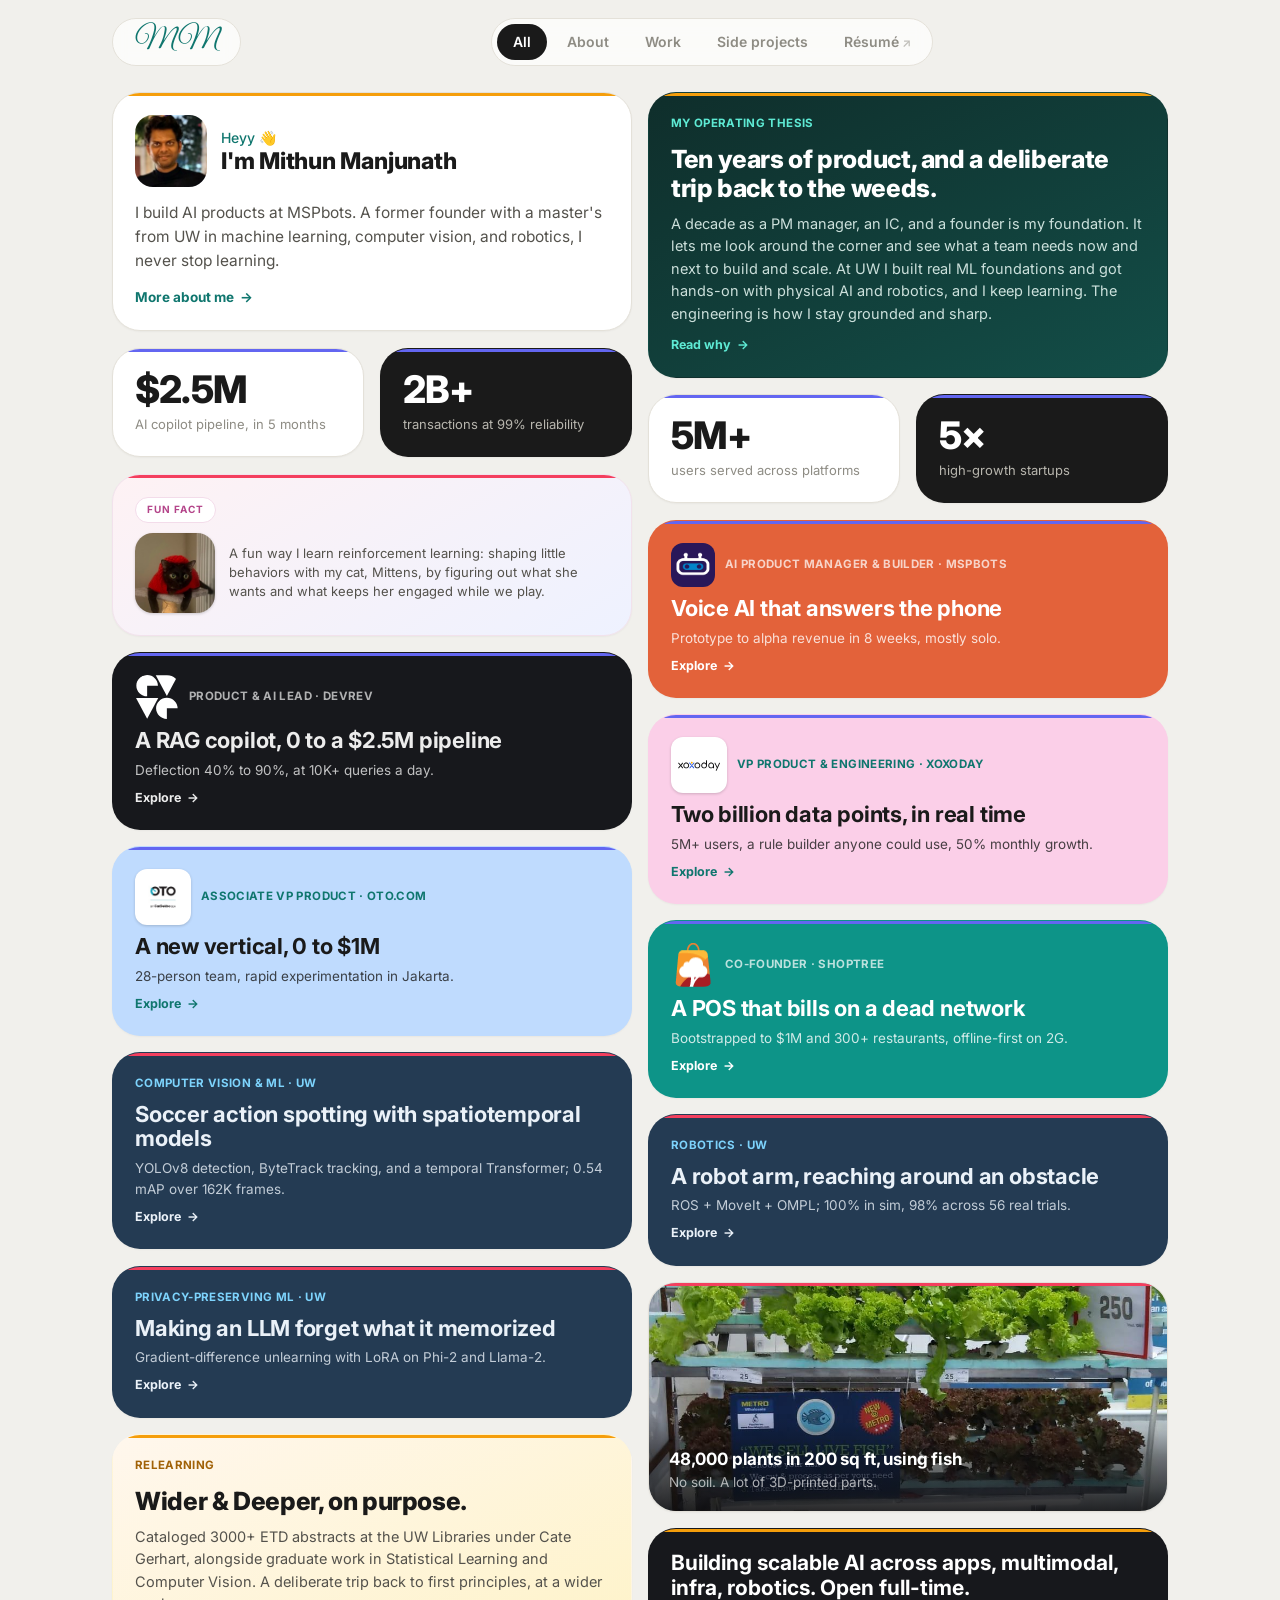
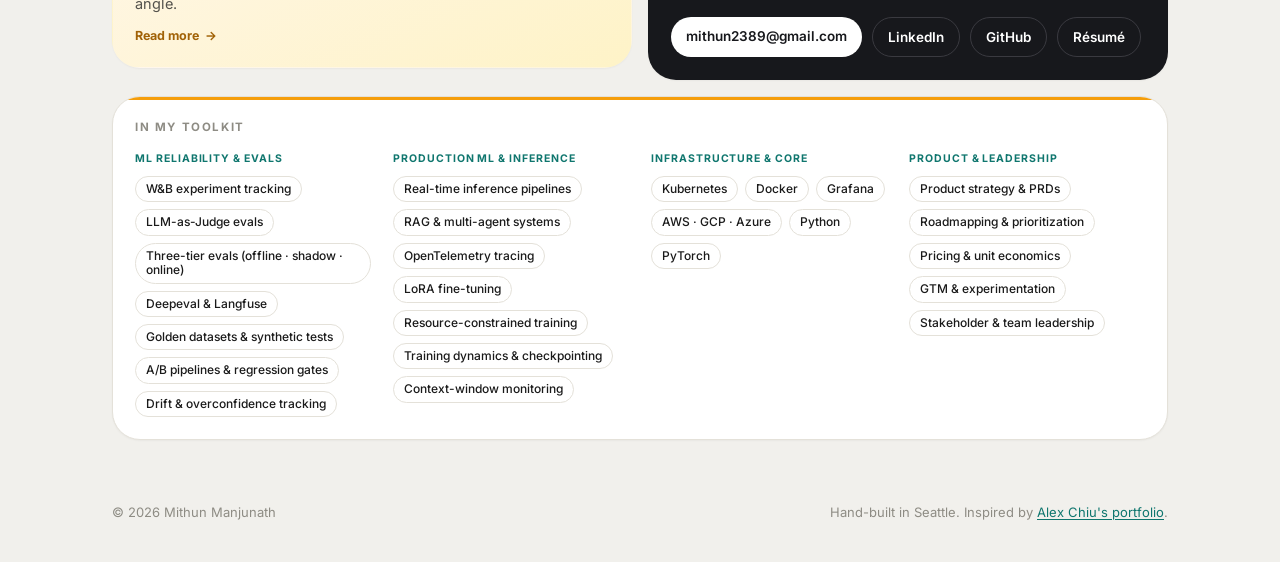
==== index.html @ 67ad26db "Relearning card: sync title to 'Wider & Deeper, on purpose'" ====
<!DOCTYPE html>
<html lang="en">
<head>
<meta charset="UTF-8">
<meta name="viewport" content="width=device-width, initial-scale=1.0">
<title>Mithun Manjunath, AI Product Manager & Builder</title>
<meta name="description" content="Mithun Manjunath. Engineer who builds products and businesses from the ground up. AI products from prototype to production: voice agents, RAG, evals; plus computer vision, robotics, and privacy-preserving ML.">
<meta property="og:title" content="Mithun Manjunath, AI Product Manager & Builder">
<meta property="og:description" content="I build AI products, then figure out how they earn their keep.">
<meta property="og:type" content="website">
<link rel="preconnect" href="https://fonts.googleapis.com">
<link rel="preconnect" href="https://fonts.gstatic.com" crossorigin>
<link href="https://fonts.googleapis.com/css2?family=Inter:wght@400;500;600;700;800;900&family=Great+Vibes&display=swap" rel="stylesheet">
<link rel="stylesheet" href="styles.css">
<link rel="icon" href="data:image/svg+xml,<svg xmlns='http://www.w3.org/2000/svg' viewBox='0 0 100 100'><circle cx='50' cy='50' r='48' fill='%230d9488'/><text x='50' y='71' font-size='62' font-family='Syne,sans-serif' font-weight='800' fill='white' text-anchor='middle'>m</text></svg>">
</head>
<body>

<header class="nav" id="nav">
  <a href="#" class="brand" aria-label="Mithun Manjunath, home"><span class="brand-mono">MM</span></a>
  <nav class="filters" id="filters" role="tablist" aria-label="Filter cards">
    <button class="filter active" data-filter="all">All</button>
    <button class="filter" data-filter="about">About</button>
    <button class="filter" data-filter="work">Work</button>
    <button class="filter" data-filter="play">Side projects</button>
    <a class="filter-link" href="resume/resume-mithun-manjunath.html" target="_blank" rel="noopener">Résumé</a>
  </nav>
</header>

<main class="grid" id="grid">

  <!-- INTRO (about) -->
  <button class="card c-intro s2" data-cat="about" data-modal="m-about">
    <span class="intro-top">
      <img class="avatar" src="assets/img/avatar-head.png" alt="Mithun Manjunath" loading="eager">
      <span class="intro-meta">
        <span class="wave">Heyy 👋</span>
        <span class="intro-name">I'm Mithun Manjunath</span>
      </span>
    </span>
    <span class="intro-body">
      I build AI products at MSPbots. A former founder with a master's from UW in machine learning, computer
      vision, and robotics, I never stop learning.
    </span>
    <span class="intro-open">More about me</span>
  </button>

  <!-- ETHOS (about) - front and center -->
  <button class="card c-ethos s2" data-cat="about" data-modal="m-ethos">
    <span class="proj-eyebrow">My operating thesis</span>
    <span class="ethos-title">Ten years of product, and a deliberate trip back to the weeds.</span>
    <span class="ethos-sub">A decade as a PM manager, an IC, and a founder is my foundation. It lets me look around the corner and see what a team needs now and next to build and scale. At UW I built real ML foundations and got hands-on with physical AI and robotics, and I keep learning. The engineering is how I stay grounded and sharp.</span>
    <span class="proj-open">Read why</span>
  </button>

  <!-- CALLOUT TILES + fun fact -->
  <article class="card c-stat" data-cat="work"><span class="stat-n">$2.5M</span><span class="stat-l">AI copilot pipeline, in 5 months</span></article>
  <article class="card c-stat alt" data-cat="work"><span class="stat-n">2B+</span><span class="stat-l">transactions at 99% reliability</span></article>
  <article class="card c-stat" data-cat="work"><span class="stat-n">5M+</span><span class="stat-l">users served across platforms</span></article>
  <article class="card c-stat alt" data-cat="work"><span class="stat-n">5&times;</span><span class="stat-l">high-growth startups</span></article>
  <article class="card c-funfact s2" data-cat="play">
    <span class="funfact-badge">Fun fact</span>
    <span class="funfact-body">
      <img class="funfact-pic" src="assets/img/budri.jpeg" alt="Budri, my cat" loading="lazy">

      <span class="funfact-text">A fun way I learn reinforcement learning: shaping little behaviors with my cat, Mittens, by figuring out what she wants and what keeps her engaged while we play.</span>
    </span>
  </article>

  <!-- WORK CARDS (uniform, dated, ordered recent to founding) -->
  <button class="card c-project s2 accent-orange" data-cat="work" data-modal="m-mspbots">
    <span class="co-row"><img class="co-logo sm" src="assets/img/logos/mspbots.webp" alt="MSPbots logo"><span class="proj-eyebrow">AI Product Manager &amp; Builder · MSPbots</span></span>
    <span class="proj-title">Voice AI that answers the phone</span>
    <span class="proj-sub">Prototype to alpha revenue in 8 weeks, mostly solo.</span>
    <span class="proj-open">Explore</span>
  </button>
  <button class="card c-project s2 dark" data-cat="work" data-modal="m-devrev">
    <span class="co-row"><img class="co-logo" src="assets/img/logos/devrev.svg" alt="DevRev logo"><span class="proj-eyebrow">Product &amp; AI Lead · DevRev</span></span>
    <span class="proj-title">A RAG copilot, 0 to a $2.5M pipeline</span>
    <span class="proj-sub">Deflection 40% to 90%, at 10K+ queries a day.</span>
    <span class="proj-open">Explore</span>
  </button>
  <button class="card c-project s2 accent-pink" data-cat="work" data-modal="m-xoxoday">
    <span class="co-row"><img class="co-logo" src="assets/img/logos/xoxoday.svg" alt="Xoxoday logo"><span class="proj-eyebrow">VP Product &amp; Engineering · Xoxoday</span></span>
    <span class="proj-title">Two billion data points, in real time</span>
    <span class="proj-sub">5M+ users, a rule builder anyone could use, 50% monthly growth.</span>
    <span class="proj-open">Explore</span>
  </button>
  <button class="card c-project s2 accent-sky" data-cat="work" data-modal="m-oto">
    <span class="co-row"><img class="co-logo" src="assets/img/logos/oto.jpeg" alt="Oto.com logo"><span class="proj-eyebrow">Associate VP Product · Oto.com</span></span>
    <span class="proj-title">A new vertical, 0 to $1M</span>
    <span class="proj-sub">28-person team, rapid experimentation in Jakarta.</span>
    <span class="proj-open">Explore</span>
  </button>
  <button class="card c-project s2 accent-teal" data-cat="work" data-modal="m-shoptree">
    <span class="co-row"><img class="co-logo sm" src="assets/img/logos/shoptree.png" alt="Shoptree logo"><span class="proj-eyebrow">Co-founder · Shoptree</span></span>
    <span class="proj-title">A POS that bills on a dead network</span>
    <span class="proj-sub">Bootstrapped to $1M and 300+ restaurants, offline-first on 2G.</span>
    <span class="proj-open">Explore</span>
  </button>


  <!-- SIDE PROJECTS, ordered: CV, robotics, ML, then RL-with-cat, then aquaponics -->
  <button class="card c-project s2 sci" data-cat="play" data-modal="m-cv">
    <span class="proj-eyebrow">Computer Vision &amp; ML · UW</span>
    <span class="proj-title">Soccer action spotting with spatiotemporal models</span>
    <span class="proj-sub">YOLOv8 detection, ByteTrack tracking, and a temporal Transformer; 0.54 mAP over 162K frames.</span>
    <span class="proj-open">Explore</span>
  </button>
  <button class="card c-project s2 sci" data-cat="play" data-modal="m-robotics">
    <span class="proj-eyebrow">Robotics · UW</span>
    <span class="proj-title">A robot arm, reaching around an obstacle</span>
    <span class="proj-sub">ROS + MoveIt + OMPL; 100% in sim, 98% across 56 real trials.</span>
    <span class="proj-open">Explore</span>
  </button>
  <button class="card c-project s2 sci" data-cat="play" data-modal="m-unlearning">
    <span class="proj-eyebrow">Privacy-preserving ML · UW</span>
    <span class="proj-title">Making an LLM forget what it memorized</span>
    <span class="proj-sub">Gradient-difference unlearning with LoRA on Phi-2 and Llama-2.</span>
    <span class="proj-open">Explore</span>
  </button>
  <article class="card c-shot imgcard s2" data-cat="play">
    <span class="shot-full"><img src="assets/img/aquaponics-1.jpg" alt="Aquaponics grow beds" loading="lazy"></span>
    <span class="shot-cap on-img">
      <span class="proj-title sm">48,000 plants in 200 sq ft, using fish</span>
      <span class="proj-sub">No soil. A lot of 3D-printed parts.</span>
    </span>
  </article>

  <!-- EUREKA (about) -- relearning, wider scope -->
  <button class="card c-eureka s2" data-cat="about" data-modal="m-relearning">
    <span class="proj-eyebrow">Relearning</span>
    <span class="ethos-title">Wider &amp; Deeper, on purpose.</span>
    <span class="ethos-sub">Cataloged 3000+ ETD abstracts at the UW Libraries under Cate Gerhart, alongside graduate work in Statistical Learning and Computer Vision. A deliberate trip back to first principles, at a wider angle.</span>
    <span class="proj-open">Read more</span>
  </button>

  <!-- CONTACT (about) - fills empty slot beside aquaponics -->
  <article class="card c-contact s2 dark" data-cat="about">
    <span class="contact-line">Building scalable AI across apps, multimodal, infra, robotics. Open full-time.</span>
    <span class="contact-actions">
      <a class="cbtn" href="mailto:mithun2389@gmail.com">mithun2389@gmail.com</a>
      <a class="cbtn ghost" href="https://www.linkedin.com/in/mithunmanjunath" target="_blank" rel="noopener">LinkedIn</a>
      <a class="cbtn ghost" href="https://github.com/superposition-fc23" target="_blank" rel="noopener">GitHub</a>
      <a class="cbtn ghost" href="resume/resume-mithun-manjunath.html" target="_blank" rel="noopener">Résumé</a>
    </span>
  </article>

  <!-- TOOLKIT (about) -->
  <article class="card c-toolkit s4" data-cat="about">
    <span class="card-label">In my toolkit</span>
    <span class="tk-group">
      <span class="tk-h">ML reliability &amp; evals</span>
      <span class="chips"><span>W&amp;B experiment tracking</span><span>LLM-as-Judge evals</span><span>Three-tier evals (offline · shadow · online)</span><span>Deepeval &amp; Langfuse</span><span>Golden datasets &amp; synthetic tests</span><span>A/B pipelines &amp; regression gates</span><span>Drift &amp; overconfidence tracking</span></span>
    </span>
    <span class="tk-group">
      <span class="tk-h">Production ML &amp; inference</span>
      <span class="chips"><span>Real-time inference pipelines</span><span>RAG &amp; multi-agent systems</span><span>OpenTelemetry tracing</span><span>LoRA fine-tuning</span><span>Resource-constrained training</span><span>Training dynamics &amp; checkpointing</span><span>Context-window monitoring</span></span>
    </span>
    <span class="tk-group">
      <span class="tk-h">Infrastructure &amp; core</span>
      <span class="chips"><span>Kubernetes</span><span>Docker</span><span>Grafana</span><span>AWS · GCP · Azure</span><span>Python</span><span>PyTorch</span></span>
    </span>
    <span class="tk-group">
      <span class="tk-h">Product &amp; leadership</span>
      <span class="chips"><span>Product strategy &amp; PRDs</span><span>Roadmapping &amp; prioritization</span><span>Pricing &amp; unit economics</span><span>GTM &amp; experimentation</span><span>Stakeholder &amp; team leadership</span></span>
    </span>
  </article>




</main>

<footer class="foot">
  <span>© <span id="year"></span> Mithun Manjunath</span>
  <span>Hand-built in Seattle. Inspired by <a href="https://mchiu.co.uk" target="_blank" rel="noopener">Alex Chiu's portfolio</a>.</span>
</footer>

<!-- ============ MODALS ============ -->
<div class="modal-root" id="modalRoot" aria-hidden="true">
  <div class="modal-backdrop" data-close></div>

  <!-- ABOUT -->
  <div class="modal" id="m-about" role="dialog" aria-modal="true" aria-labelledby="m-about-t">
    <button class="modal-x" data-close aria-label="Close">close</button>
    <div class="modal-inner">
      <span class="proj-eyebrow">About</span>
      <h2 class="modal-title" id="m-about-t">An engineer who loves building products and businesses from the ground up.</h2>
      <p>I solve problems from first principles, fad or not. And as computing moves from deterministic to
      probabilistic, closer to how the real world actually works, I leaned into that shift with a master's at the University of Washington in computer vision, deep
      learning, robotics, and quantum computing, and I keep sharpening it.</p>
      <p>Until recently I built and scaled products 0 to 1 to 10. Using science and technology to solve business
      problems is my instinct, so product development and management came naturally. Beyond B2B SaaS, I've
      conceptualized, built, launched, and iteratively improved AI copilots for Builders, the product and
      engineering teams who ship.</p>
      <p>Right now I'm heads-down on the new normal: rapid prototyping, writing evals, and scaling what works. I'm most
      excited about products at the intersection of systems design, machine perception, data infrastructure, and
      quantum information.</p>
      <p>I treated this master's as a career break optimized for information gain, relearning programming, applied
      math, and strategy across computer vision, deep learning, information theory, classical and
      privacy-preserving ML, robot manipulation, quantum algorithms, game theory, and IT strategy.</p>
      <div class="tags"><span>First principles</span><span>0 to 1 to 10</span><span>AI copilots</span><span>CV · DL · Robotics</span><span>Quantum</span><span>Rapid prototyping</span></div>
    </div>
  </div>

  <!-- RELEARNING -->
  <div class="modal" id="m-relearning" role="dialog" aria-modal="true" aria-labelledby="m-relearning-t">
    <button class="modal-x" data-close aria-label="Close">close</button>
    <div class="modal-inner">
      <span class="proj-eyebrow">Relearning</span>
      <h2 class="modal-title" id="m-relearning-t">Wider & Deeper, on purpose</h2>
      <p>Cataloging electronic theses and dissertations at the UW Libraries under Cate Gerhart, who taught me what good management actually looks like.</p>
      <p>3000+ abstracts across deep learning, robotics, quantum physics, epidemiology, ancient languages, Japanese poetry, forestry, Native American studies, and everything in between. Each one a tiny window into what someone, somewhere, is currently figuring out. The breadth keeps an engineer honest about what AI is being asked to serve.</p>
      <p>In parallel, Statistical Learning and Computer Vision rewired how I read papers and frame evals. YOLOv8 detection feeding ByteTrack tracking feeding a temporal transformer at 0.54 mAP over 162K frames taught me what builds and what doesn't. The bottleneck is almost never the model. It is the data, the retrieval, and the labels around it.</p>
      <div class="tags"><span>Cross-disciplinary</span><span>First principles</span><span>Evals</span><span>Computer vision</span></div>
    </div>
  </div>

  <!-- ETHOS -->
  <div class="modal" id="m-ethos" role="dialog" aria-modal="true" aria-labelledby="m-ethos-t">
    <button class="modal-x" data-close aria-label="Close">close</button>
    <div class="modal-inner">
      <span class="proj-eyebrow">My operating thesis</span>
      <h2 class="modal-title" id="m-ethos-t">Why I went back to engineering</h2>
      <p>Ten-plus years leading product as a manager, an IC, and a founder is my foundation. It taught me to look
      around the corner: to provision what a team needs now and next to build and scale a product that wins. So
      why spend a career break training models in computer vision, robotics, and machine learning? Five reasons.</p>
      <ul class="checks">
        <li><b>To stay grounded and trade ego for empathy.</b> Doing the hard build myself keeps me honest about what I'm asking engineers to do.</li>
        <li><b>To really understand machine learning</b>, not the headlines, the mechanics, so I can frame problems the way the system actually behaves.</li>
        <li><b>To resist over-engineering and micromanaging.</b> When you know the true cost of complexity, you design for less of it.</li>
        <li><b>To unlearn and relearn product management, AI-first:</b> prototyping in code, iterating faster, and running GTM, product metrics, and scoping with AI in the loop.</li>
        <li><b>To ask better questions.</b> The right question, asked early, beats a dozen status updates.</li>
      </ul>
      <p>The ten years are the foundation. The engineering is how I keep it sharp.</p>
      <div class="tags"><span>Looking around the corner</span><span>Ego to empathy</span><span>AI-native PM</span><span>First principles</span></div>
    </div>
  </div>

  <!-- MSPbots -->
  <div class="modal" id="m-mspbots" role="dialog" aria-modal="true" aria-labelledby="m-mspbots-t">
    <button class="modal-x" data-close aria-label="Close">close</button>
    <div class="modal-inner">
      <span class="proj-eyebrow">AI Product Manager &amp; Builder · MSPbots</span>
      <h2 class="modal-title" id="m-mspbots-t">A voice AI agent that answers the phone and files the ticket</h2>
      <div class="tabs" role="tablist">
        <button class="tab active" data-tab="deep">Detailed</button>
        <button class="tab" data-tab="tldr">TL;DR</button>
      </div>
      <div class="tab-panel" data-panel="tldr">
        <div class="voice-demo">
          <div class="vd-badge"><span class="pulse"></span> Voice AI, live call</div>
          <div class="vd-line caller"><span class="vd-who">Caller</span>"My Outlook won't send email since this morning."</div>
          <div class="vd-line agent"><span class="vd-who">Agent</span>"Got it, let's check your outbox. One moment while I note this down."</div>
          <div class="vd-meta"><span>P50 378ms</span><span class="ok">Ticket created</span><span>3.2s to answer</span></div>
        </div>
        <p class="tldr-lede">I took an early prototype to its first paying customers in about eight weeks, owning the whole thing: the voice pipeline, the prompts, the evaluation harness, the pricing, and the go-to-market. The bet was simple. In voice AI, reliability is what earns trust, so I built two features really well instead of ten features halfway.</p>
      </div>
      <div class="tab-panel active" data-panel="deep">
        <h4>Problem</h4>
        <p>When a managed service provider's office closes, their clients' problems do not. After-hours calls fall into three bad options: voicemail that quietly loses the caller, a human answering service that reads a script and files a half-useless ticket, or an on-call engineer woken up for a password reset. One design partner was paying over $800 a month and maintaining a 20-step Zapier workflow just to bridge their answering service into ConnectWise. The job to be done was clear: answer every call in seconds, hold a real conversation, resolve what can be resolved, and leave behind a clean, categorized ticket, reliably enough that an MSP would trust it with their own customers.</p>
        <h4>Solution</h4>
        <p>I joined when this was an early prototype and owned it end to end. I evaluated five voice pipelines against one rubric and chose the Deepgram Voice Agent over Twilio, because it folded speech-to-text, the language model, and text-to-speech into a single low-latency loop. Then I went hands-on. I rewrote the four system skills from 637 lines to 274 by treating the model's attention as a budget: front-load the rules that matter, delete the reference tables a model already knows. Quality went up.</p>
        <p>The hardest problem was turn-taking, knowing when the caller has actually finished speaking. I reframed it as a binary classification problem so the team could tune Deepgram's endpointing with precision, recall, and an F1 target instead of trial and error. Because the product has to be trusted, I designed a fallback chain so that even a three-second hang-up still produces a ticket with the caller's number, and I wrote a 20-metric, three-tier evaluation framework (offline, shadow, and live) as the gate between alpha, beta, and GA. Alongside the build I assessed and reallocated a seven-person PM team, led hiring for a growth role, and left a structured handover across six documents.</p>
        <h4>Result</h4>
        <p>The prototype reached alpha monetization in roughly eight weeks, with the pipeline benchmarking at 378ms median response and comfortable headroom on the latency target. I grew the funnel from three design partners to more than 35 prospects, designed a single outreach that converted nearly half the demos it reached, and priced the product to land several times cheaper than the incumbent on economics I had actually modeled. I also prototyped the GTM plumbing: Python pipelines pulling from ClickUp, Fathom, and HubSpot to refresh the customer-intelligence dashboards on their own.</p>
        <h4>Learnings</h4>
        <p>Three things stuck. Reliability earns trust, not features, so the real MVP was two features done well. Measurement is a prerequisite, not a follow-up, so I instrumented the pipeline before there was any traffic to measure. And the highest-leverage thing a PM can do is close the gap between a metric and the felt experience: "F1 score" moved nobody until I drew the exact moment the agent talks over a caller.</p>
      </div>
      <div class="tags"><span>Deepgram</span><span>Twilio</span><span>LLM evals</span><span>Rapid prototyping</span><span>Pricing</span><span>GTM</span><span>Team leadership</span></div>
    </div>
  </div>

  <!-- DevRev -->
  <div class="modal" id="m-devrev" role="dialog" aria-modal="true" aria-labelledby="m-devrev-t">
    <button class="modal-x" data-close aria-label="Close">close</button>
    <div class="modal-inner">
      <span class="proj-eyebrow">Product &amp; AI Lead · DevRev</span>
      <h2 class="modal-title" id="m-devrev-t">A RAG copilot for product teams, from prototype to a $2.5M pipeline</h2>
      <div class="tabs" role="tablist">
        <button class="tab active" data-tab="deep">Detailed</button>
        <button class="tab" data-tab="tldr">TL;DR</button>
      </div>
      <div class="tab-panel" data-panel="tldr">
        <p class="tldr-lede">I led an AI Copilot for DevRev's Build platform from prototype to launch in four months, then grew it into a $2.5M pipeline. It let anyone ask questions of their project data in plain language and automate the busywork, and it took support deflection from 40% to 90%.</p>
      </div>
      <div class="tab-panel active" data-panel="deep">
        <figure class="blog-img"><img src="assets/img/devrev-build-dashboard.jpg" alt="DevRev Build dashboard" loading="lazy"><figcaption>Build's dashboard, surfacing high-impact customer requests and sentiment for product teams.</figcaption></figure>
        <h4>Problem</h4>
        <p>Build is one of three DevRev products (Support, Build, Grow) on a shared system-of-record as platform, purpose-built for product-led organizations, uniting product, design, and engineering on one platform to plan, track, and ship customer-centric work. But the teams using it, and the support teams behind them, were buried. Senior engineers were spending hours a day triaging tickets by hand, and customers kept asking questions whose answers already lived in the project data and the docs.</p>
        <h4>Solution</h4>
        <p>I led Build from concept to launch with a 15-person cross-functional team, and designed its standout capability: a Copilot that lets anyone query project status and automate repetitive work in conversation. I drove it from prototype to beta to launch in four months. Under the hood it is a production RAG system, and the accuracy came from hybrid search, combining retrieval-augmented generation with self-query retrieval, plus classification models and ranking. In parallel I built a deep-learning classifier (K-means clustering with an NGBoost model) that auto-routed tickets, and laid the groundwork for the agentic task automation that later became a flagship.</p>
        <figure class="blog-img"><img src="assets/img/devrev-copilot-sprint.jpg" alt="DevRev Copilot answering a planning question" loading="lazy"><figcaption>The Copilot answering a sprint-planning question in plain language.</figcaption></figure>
        <h4>Result</h4>
        <p>Build reached 15 mid-sized companies and more than 2,000 users within a year. The Copilot lifted answer deflection from 40% to 90% at under three seconds across 10,000+ queries a day, and grew into a $2.5M pipeline in five months across 50+ enterprise customers. The classifier handled 10,000+ tickets a day and gave support teams back roughly 15 hours a day. I ran 40+ customer interviews to keep it honest, and led a distributed group of 10 product managers spanning Support, Build, Grow, and Platform across the US, Slovenia, and India.</p>
        <h4>Learnings</h4>
        <p>Evaluations are what turn "better" into a number you can defend, and the bottleneck is almost never the model, it is the retrieval and the routing around it. And leading PMs across three time zones taught me that a crisp written spec travels further than any meeting.</p>
      </div>
      <div class="tags"><span>RAG</span><span>Self-query retrieval</span><span>NLP classification</span><span>LangChain</span><span>Leadership</span></div>
    </div>
  </div>

  <!-- Xoxoday -->
  <div class="modal" id="m-xoxoday" role="dialog" aria-modal="true" aria-labelledby="m-xoxoday-t">
    <button class="modal-x" data-close aria-label="Close">close</button>
    <div class="modal-inner">
      <span class="proj-eyebrow">VP, Product &amp; Engineering · Xoxoday</span>
      <h2 class="modal-title" id="m-xoxoday-t">Compass: two billion data points, crunched in real time</h2>
      <div class="tabs" role="tablist">
        <button class="tab active" data-tab="deep">Detailed</button>
        <button class="tab" data-tab="tldr">TL;DR</button>
      </div>
      <div class="tab-panel" data-panel="tldr">
        <p class="tldr-lede">I rebuilt the platform behind Compass, a sales-incentive and gamification product, to compute on more than two billion data points in real time for over five million users, and gave non-technical teams a way to build their own payout logic without filing an engineering ticket.</p>
      </div>
      <div class="tab-panel active" data-panel="deep">
        <figure class="blog-img"><img src="assets/img/xoxoday-compass-builder.jpg" alt="Compass rule builder and dashboards" loading="lazy"><figcaption>Compass: the browser-based rule builder, alongside live revenue and quota dashboards.</figcaption></figure>
        <h4>Problem</h4>
        <p>Compass serves rewards and recognition teams at insurance and logistics enterprises. The hard part is that incentive logic is genuinely complex, it changes constantly, and it has to be computed in real time across millions of agents while staying compliant. Worse, every rule change meant an engineering ticket, which slowed customer onboarding to a crawl.</p>
        <h4>Solution</h4>
        <p>I built and led a 35-person cross-functional team and redesigned the data platform to scale across countries. It became a multi-source computation engine: real-time ETL through SQL connectors and Azure Data Factory, compute on AWS and Redis, and a plug-and-play marketplace of connectors. The piece I am proudest of is the dynamic rule builder, a browser-based formula builder backed by a tree-based expression-evaluation algorithm, so that a non-technical user could build an expression rather than pick a static one from a dropdown.</p>
        <figure class="blog-img"><img src="assets/img/xoxoday-compass-mobile.jpg" alt="Compass mobile app" loading="lazy"><figcaption>The companion mobile app, where agents track earnings, quotas, and leaderboards.</figcaption></figure>
        <h4>Result</h4>
        <p>The platform computed on more than two billion data points in real time, served over five million users across 50 enterprise customers, and held 99% reliability. Putting rule-building in users' hands cut enterprise implementation time by 70%, infrastructure work cut cost by 30%, and the business grew 50% month over month on a two-year roadmap I owned. I recruited the team that did it, five PMs, three TPMs, and five analysts, and presented quarterly reviews to the C-suite and board.</p>
        <h4>Learnings</h4>
        <p>The biggest unlock was turning a developer task into a user capability. When you give people the power to express what they want, the platform scales itself, and you stop being the bottleneck.</p>
      </div>
      <div class="tags"><span>Real-time ETL</span><span>AWS · Redis</span><span>Dynamic rule builder</span><span>ELK</span><span>Leadership</span></div>
    </div>
  </div>

  <!-- Oto -->
  <div class="modal" id="m-oto" role="dialog" aria-modal="true" aria-labelledby="m-oto-t">
    <button class="modal-x" data-close aria-label="Close">close</button>
    <div class="modal-inner">
      <span class="proj-eyebrow">Associate VP, Product · Oto.com (CarDekho)</span>
      <h2 class="modal-title" id="m-oto-t">A new vertical, from zero to $1M in eight months</h2>
      <div class="tabs" role="tablist">
        <button class="tab active" data-tab="deep">Detailed</button>
        <button class="tab" data-tab="tldr">TL;DR</button>
      </div>
      <div class="tab-panel" data-panel="tldr">
        <p class="tldr-lede">I stood up a brand-new revenue vertical for an Indonesian auto marketplace, from zero to a million dollars in eight months, leading a 28-person team through fast, instrumented experimentation.</p>
      </div>
      <div class="tab-panel active" data-panel="deep">
        <h4>Problem</h4>
        <p>Oto, part of CarDekho, was scaling fast in Indonesia and needed a brand-new revenue vertical stood up quickly in a crowded market, while dealer operations were still largely manual.</p>
        <h4>Solution</h4>
        <p>I owned product for the new vertical end to end, leading a 28-person cross-functional team and shipping more than 15 features through rapid experimentation. I also planned an internal CRM and analytics platform to streamline how dealers worked day to day.</p>
        <h4>Result</h4>
        <p>The vertical went from zero to $1M in eight months, and the dealer tooling lifted operations productivity by 50 to 70%.</p>
        <h4>Learnings</h4>
        <p>In a zero-to-one vertical, the speed of learning beats the polish of any single feature. Instrument early, experiment often, and let the market tell you where to push.</p>
      </div>
      <div class="tags"><span>0 to 1</span><span>Marketplace</span><span>CRM</span><span>Experimentation</span></div>
    </div>
  </div>

  <!-- Shoptree -->
  <div class="modal" id="m-shoptree" role="dialog" aria-modal="true" aria-labelledby="m-shoptree-t">
    <button class="modal-x" data-close aria-label="Close">close</button>
    <div class="modal-inner">
      <span class="proj-eyebrow">Co-founder, Product &amp; Technology · Shoptree</span>
      <h2 class="modal-title" id="m-shoptree-t">A POS that keeps billing when the network drops</h2>
      <div class="tabs" role="tablist">
        <button class="tab active" data-tab="deep">Detailed</button>
        <button class="tab" data-tab="tldr">TL;DR</button>
      </div>
      <div class="tab-panel" data-panel="tldr">
        <p class="tldr-lede">I co-founded a bootstrapped company and built a restaurant point-of-sale that keeps billing even when the network drops. It grew to 150+ restaurants and 300+ enterprise customers, entirely without outside funding.</p>
      </div>
      <div class="tab-panel active" data-panel="deep">
        <figure class="blog-img"><img src="assets/img/shoptree-pos.jpg" alt="Shoptree POS on iPad" loading="lazy"><figcaption>Shoptree's POS on iPad: fast billing that keeps working when the connection does not.</figcaption></figure>
        <h4>Problem</h4>
        <p>Indian restaurants and retailers needed dependable billing and inventory on inexpensive hardware and unreliable 2G networks, the kind that drop mid-transaction. The cloud POS systems of the day simply stopped working the moment the connection did.</p>
        <h4>Solution</h4>
        <p>With two co-founders and no outside funding, I helped build a software company that started as simple iPad billing and grew into a full POS and supply-chain platform for restaurants and retail. We wrote our own hardware SDKs so iOS and Android devices could talk to card terminals, thermal printers, and digital consoles, and we leaned hard into client-side compute so billing stayed robust through outages. On top sat a five-level multi-echelon inventory system with recipe-based stocking, demand forecasting, and anomaly detection.</p>
        <h4>Result</h4>
        <p>Shoptree ran in 150+ restaurants across 400+ POS terminals for 1,000+ users, holding 99% uptime with under a second to print a receipt and under 13 seconds to process a card, even on 2G. We grew from zero to $1M and 300+ enterprise customers in 18 months, sustainably and unfunded. The inventory system cut pilferage by 30% across 100+ locations, and a v2.0 dropped churn from 14% to 7% while lifting average revenue per user by 30%. An API marketplace with eight-plus integrations cut onboarding time by 70%.</p>
        <h4>Learnings</h4>
        <p>Constraints are a gift. Designing for the worst network in the room forced an architecture that worked everywhere, and it taught me to build for reliability first. Founding the company taught me every function, from writing code to chasing collections.</p>
      </div>
      <div class="tags"><span>Offline-first</span><span>Client-side compute</span><span>Hardware SDKs</span><span>Supply chain</span><span>Founder</span></div>
    </div>
  </div>

  <!-- CV -->
  <div class="modal" id="m-cv" role="dialog" aria-modal="true" aria-labelledby="m-cv-t">
    <button class="modal-x" data-close aria-label="Close">close</button>
    <div class="modal-inner">
      <span class="proj-eyebrow">Computer Vision &amp; ML · University of Washington</span>
      <h2 class="modal-title" id="m-cv-t">Soccer action spotting with spatiotemporal models</h2>
      <div class="tabs" role="tablist">
        <button class="tab active" data-tab="deep">Detailed</button>
        <button class="tab" data-tab="tldr">TL;DR</button>
      </div>
      <div class="tab-panel" data-panel="tldr">
        <p class="tldr-lede">A computer-vision and ML project: spotting and classifying player actions across full soccer matches with spatiotemporal models, object detection and tracking feeding a temporal Transformer. It reached 0.54 mAP across 162,000 frames, and stays efficient enough to run on a laptop GPU.</p>
      </div>
      <div class="tab-panel active" data-panel="deep">
        <h4>Problem</h4>
        <p>Spotting fine-grained actions in a 90-minute match, a pass, a drive, the nothing in between, is both compute-heavy and badly imbalanced: most frames are background. Most published pipelines quietly assume a datacenter GPU. I wanted one that runs on a laptop.</p>
        <h4>Solution</h4>
        <p>I built a three-stage pipeline. A frozen YOLOv8 detects players and the ball and yields 512-dimensional spatial features; ByteTrack keeps identities consistent across frames; and a small Transformer encoder, two layers and four attention heads, reads 32-frame windows to classify the action. To make it tractable I cached the detector's features, filtered uninformative frames, and used class-balanced weighted sampling so the rare events were not drowned out, training with AdamW on the SoccerNet ball-action data.</p>
        <h4>Result</h4>
        <p>The model reached 0.54 mAP and about 66% validation accuracy across 162,000 frames, and the Transformer clearly beat an LSTM baseline trained under the same conditions. Feature caching cut training compute by roughly 40%, so the whole thing ran on an M1 GPU.</p>
        <h4>Learnings</h4>
        <p>Principled engineering, caching, sampling, attention, beats brute force. You can do real temporal computer vision on constrained hardware if you respect where the bottlenecks actually are.</p>
      </div>
      <div class="why-note"><span class="why-label">Why a PM builds this</span><p>Building it by hand taught me to frame vision problems the way a model actually sees them, not the way a slide deck does. It is how I stay grounded and ask sharper questions.</p></div>
      <div class="tags"><span>PyTorch</span><span>YOLOv8</span><span>ByteTrack</span><span>Transformer</span><span>Multi-object tracking</span><span>SoccerNet</span></div>
    </div>
  </div>

  <!-- Robotics -->
  <div class="modal" id="m-robotics" role="dialog" aria-modal="true" aria-labelledby="m-robotics-t">
    <button class="modal-x" data-close aria-label="Close">close</button>
    <div class="modal-inner">
      <span class="proj-eyebrow">Robotics · University of Washington</span>
      <h2 class="modal-title" id="m-robotics-t">Teaching a robot arm to reach around an obstacle</h2>
      <div class="tabs" role="tablist">
        <button class="tab active" data-tab="deep">Detailed</button>
        <button class="tab" data-tab="tldr">TL;DR</button>
      </div>
      <div class="tab-panel" data-panel="tldr">
        <p class="tldr-lede">I taught a real six-jointed robot arm to grasp an object hidden behind an obstacle, and showed that planning in joint space, not Cartesian space, is what made the motion reliable enough to trust.</p>
      </div>
      <div class="tab-panel active" data-panel="deep">
        <h4>Problem</h4>
        <p>A six-degree-of-freedom arm has to grasp a bottle sitting behind a fixed obstacle without colliding with it. The naive approach, handing the planner a Cartesian position to reach, produces inconsistent joint configurations and sometimes fails outright.</p>
        <h4>Solution</h4>
        <p>On ROS and MoveIt, using the OMPL RRTConnect planner, I built and compared two strategies: unconstrained Cartesian targets versus deterministic joint-space targets. I logged every trial, its success mode, the end-effector orientation, the timing, to a CSV, and validated first in Gazebo simulation and then on a physical Kinova Gen3 Lite arm.</p>
        <h4>Result</h4>
        <p>Constraining the plan in joint space took success from 40% with Cartesian targets to 100% in simulation, with zero grasp-height error and an identical orientation every run. On real hardware it held 98% pre-grasp success across 56 trials, clean sim-to-real transfer.</p>
        <h4>Learnings</h4>
        <p>Determinism is reliability. Constraining the plan made the motion repeatable enough to trust on physical hardware, which is exactly the instinct I bring to shipping AI products.</p>
      </div>
      <div class="why-note"><span class="why-label">Why a PM builds this</span><p>Determinism as reliability is the same instinct I bring to AI products, and doing the build myself keeps me humble about what I ask engineers to do.</p></div>
      <div class="tags"><span>ROS</span><span>MoveIt</span><span>OMPL RRTConnect</span><span>Kinova Gen3 Lite</span><span>Gazebo</span><span>Sim-to-real</span></div>
    </div>
  </div>

  <!-- Unlearning -->
  <div class="modal" id="m-unlearning" role="dialog" aria-modal="true" aria-labelledby="m-unlearning-t">
    <button class="modal-x" data-close aria-label="Close">close</button>
    <div class="modal-inner">
      <span class="proj-eyebrow">Privacy-preserving ML · University of Washington</span>
      <h2 class="modal-title" id="m-unlearning-t">Making an LLM forget what it memorized</h2>
      <div class="tabs" role="tablist">
        <button class="tab active" data-tab="deep">Detailed</button>
        <button class="tab" data-tab="tldr">TL;DR</button>
      </div>
      <div class="tab-panel" data-panel="tldr">
        <p class="tldr-lede">I tested whether a fine-tuned language model can truly forget specific text on request, a real privacy and compliance question, and found that one unlearning method erases the memory while keeping the model useful, and another destroys it.</p>
      </div>
      <div class="tab-panel active" data-panel="deep">
        <h4>Problem</h4>
        <p>Large language models memorize their training text, sometimes verbatim, which is a genuine problem under GDPR and the EU AI Act's right to be forgotten. Can you make a model delete specific data without retraining it from scratch, and without wrecking everything else it knows?</p>
        <h4>Solution</h4>
        <p>I compared two unlearning methods, gradient ascent and gradient difference, using LoRA adapters on Phi-2 and Llama-2-7B, with 4-bit quantization and a paged 8-bit optimizer to fit the work on available hardware. I measured three things: how much verbatim text remained, how much the model's general perplexity drifted, and whether a loss-based membership-inference attack could still tell training data from held-out data, all on the MUSE-Books benchmark.</p>
        <h4>Result</h4>
        <p>Gradient difference removed verbatim memorization entirely while keeping general perplexity near baseline; plain gradient ascent erased the memory but destroyed the model's utility in the process. A side finding: memorization needs scale. The 7B model memorized the text, while the smaller Phi-2 largely did not.</p>
        <h4>Learnings</h4>
        <p>Unlearning is empirical remediation, not a formal guarantee, so it complements differential privacy rather than replacing it. The retain-loss term is what keeps the model useful: the privacy-versus-utility tradeoff is the entire game.</p>
      </div>
      <div class="why-note"><span class="why-label">Why a PM builds this</span><p>Wrestling with the privacy-utility tradeoff first-hand makes me a sharper PM on AI governance, not a spectator reading summaries.</p></div>
      <div class="tags"><span>LoRA</span><span>Phi-2</span><span>Llama-2</span><span>Gradient difference</span><span>Membership-inference</span><span>PPML</span></div>
    </div>
  </div>

</div>

<script src="main.js"></script>
</body>
</html>
---- styles.css ----
/* ============================================================
   Mithun Manjunath, Portfolio. Bento grid. Vanilla CSS.
   Inter throughout. Legible, simple.
   ============================================================ */

:root{
  --bg:#f1f0ec; --card:#ffffff; --ink:#1a1a1a; --body:#54524c; --muted:#8e8c84; --line:#e4e1d9;
  --teal:#0d9488; --teal-dk:#0f766e; --orange:#e3623a; --dark:#17181c; --sci:#243b53; --sci-ink:#eaf1f8;
  --col:252px; --gap:16px; --row:206px; --rad:28px; --ease:cubic-bezier(.22,.61,.36,1);
}
*,*::before,*::after{ box-sizing:border-box; margin:0; padding:0; }
html{ -webkit-font-smoothing:antialiased; }
body{ font-family:'Inter',system-ui,-apple-system,sans-serif; background:var(--bg); color:var(--body); line-height:1.55; font-size:16px; overflow-x:hidden; }
img{ max-width:100%; display:block; }
a{ color:inherit; text-decoration:none; }
button{ font:inherit; color:inherit; background:none; border:none; cursor:pointer; text-align:left; }

/* NAV */
.nav{ position:sticky; top:0; z-index:200; display:flex; align-items:center; gap:16px;
  max-width:calc(var(--col)*4 + var(--gap)*3 + 48px); margin:0 auto; padding:18px 24px; }
.brand-mark{ font-family:'Inter',system-ui,-apple-system,sans-serif; font-weight:800; font-size:20px; color:#fff; background:var(--teal);
  width:38px; height:38px; border-radius:12px; display:grid; place-items:center; line-height:1; transition:transform .25s var(--ease); }
.brand:hover .brand-mark{ transform:rotate(-8deg) scale(1.05); }
.brand-img{ width:38px; height:38px; border-radius:50%; object-fit:cover; display:block; border:1.5px solid var(--line); transition:transform .25s var(--ease); }
.brand:hover .brand-img{ transform:scale(1.06) rotate(-3deg); }
.brand{ display:inline-flex; align-items:center; background:rgba(255,255,255,.7); backdrop-filter:blur(8px); padding:6px 22px 10px; border-radius:99px; border:1px solid var(--line); transition:background .25s var(--ease); }
.brand:hover{ background:rgba(255,255,255,.9); }
.brand-mono{ font-family:'Great Vibes', 'Snell Roundhand', 'Apple Chancery', 'Brush Script MT', cursive; font-weight:400; font-size:30px; line-height:1; color:var(--teal-dk); letter-spacing:-.02em; display:block; transition:transform .25s var(--ease); }
.brand:hover .brand-mono{ transform:rotate(-4deg) scale(1.06); }
.filters{ display:flex; gap:4px; margin:0 auto; background:rgba(255,255,255,.7); backdrop-filter:blur(8px); padding:5px; border-radius:99px; border:1px solid var(--line); }
.filter{ font-size:14px; font-weight:600; color:var(--muted); padding:7px 16px; border-radius:99px; transition:color .2s, background .2s; }
.filter:hover{ color:var(--ink); }
.filter.active{ background:var(--ink); color:#fff; }
.filter-link{ font-size:14px; font-weight:600; color:var(--muted); padding:7px 16px; border-radius:99px; transition:color .2s; }
.filter-link:hover{ color:var(--ink); }
.filter-link::after{ content:" \2197"; font-size:.85em; opacity:.55; }
.mode-toggle{ display:inline-flex; align-items:center; gap:8px; font-size:13px; font-weight:600; color:var(--muted); border:1px solid var(--line); background:rgba(255,255,255,.7); padding:7px 13px; border-radius:99px; transition:color .2s, border-color .2s; }
.mode-toggle:hover{ color:var(--ink); }
.mode-dot{ width:9px; height:9px; border-radius:50%; background:var(--muted); transition:background .25s, box-shadow .25s; }
.mode-toggle[aria-pressed="true"]{ color:var(--teal-dk); border-color:var(--teal); }
.mode-toggle[aria-pressed="true"] .mode-dot{ background:var(--teal); box-shadow:0 0 0 4px rgba(13,148,136,.18); }

/* GRID, content-fit masonry (card heights set by JS via grid-row spans) */
.grid{ display:grid; grid-template-columns:repeat(4, var(--col)); grid-auto-rows:2px; grid-auto-flow:row dense; gap:0 var(--gap);
  align-items:start; width:max-content; max-width:100%; margin:8px auto 28px; padding:0 24px; }
.s2{ grid-column:span 2; }
.s3{ grid-column:span 3; }
.s4{ grid-column:span 4; }
.card{ align-self:start; }

/* CARD base */
.card{ position:relative; border-radius:var(--rad); background:var(--card); border:1px solid var(--line); padding:22px;
  overflow:hidden; display:flex; flex-direction:column; box-shadow:0 1px 2px rgba(26,26,26,.04);
  transition:transform .3s var(--ease), box-shadow .3s var(--ease); opacity:0; transform:translateY(16px) scale(.985); }
.card::before{ content:""; position:absolute; top:0; left:0; right:0; height:3px; background:var(--cat-stripe, transparent); z-index:2; pointer-events:none; }
.card[data-cat="about"]{ --cat-stripe:#f59e0b; }
.card[data-cat="work"]{ --cat-stripe:#6366f1; }
.card[data-cat="play"]{ --cat-stripe:#f43f5e; }
.card.in{ opacity:1; transform:none; }
button.card:hover, .imgcard:hover{ transform:translateY(-4px); box-shadow:0 22px 44px -26px rgba(26,26,26,.4); }
.card.hide{ display:none; }
@media (prefers-reduced-motion:reduce){ .card{ opacity:1; transform:none; } }

/* INTRO */
.c-intro{ justify-content:flex-start; gap:14px; }
.intro-top{ display:flex; align-items:center; gap:14px; }
.avatar{ width:72px; height:72px; border-radius:18px; flex-shrink:0; object-fit:cover; }
.intro-meta{ display:flex; flex-direction:column; }
.wave{ font-family:'Inter',system-ui,-apple-system,sans-serif; font-weight:500; font-size:14px; color:var(--teal-dk); }
.intro-name{ font-family:'Inter',system-ui,-apple-system,sans-serif; font-weight:800; font-size:23px; color:var(--ink); letter-spacing:-.01em; line-height:1.12; }
.intro-loc{ font-size:13px; color:var(--muted); margin-top:2px; }
.intro-body{ font-size:15.5px; color:var(--body); line-height:1.55; }
.intro-open{ margin-top:auto; font-size:13.5px; font-weight:700; color:var(--teal-dk); display:inline-flex; align-items:center; gap:6px; }
.intro-open::after{ content:"\2192"; transition:transform .25s var(--ease); }
.c-intro:hover .intro-open::after{ transform:translateX(4px); }

/* PROJECT tiles (uniform) */
.c-project{ justify-content:flex-start; gap:7px; }
.proj-eyebrow{ font-size:11.5px; font-weight:700; letter-spacing:.03em; opacity:.72; text-transform:uppercase; }
.proj-title{ font-family:'Inter',system-ui,-apple-system,sans-serif; font-weight:700; font-size:22px; line-height:1.12; letter-spacing:-.01em; margin-top:2px; }
.proj-title.sm{ font-size:17px; line-height:1.18; }
.proj-sub{ font-size:13.5px; opacity:.8; }
.proj-open{ font-size:12.5px; font-weight:700; display:inline-flex; align-items:center; gap:6px; margin-top:auto; }
.proj-open::after{ content:"\2192"; transition:transform .25s var(--ease); }
button.card:hover .proj-open::after{ transform:translateX(4px); }
.co-row{ display:flex; align-items:center; gap:10px; }
.co-logo{ width:56px; height:56px; border-radius:12px; flex-shrink:0; display:block; background:#fff; padding:7px; box-sizing:border-box; object-fit:contain; box-shadow:0 1px 3px rgba(0,0,0,.18); }
.c-project.dark .co-logo{ width:44px; height:44px; background:transparent; box-shadow:none; padding:0; }
.co-logo.wide{ width:100px; height:44px; padding:5px 9px; }
.co-logo.sm{ width:44px; height:44px; padding:0; background:transparent; box-shadow:none; }

.accent-orange{ background:var(--orange); border-color:transparent; color:#fff; }
.dark{ background:var(--dark); border-color:transparent; color:#ececec; }
.accent-teal{ background:var(--teal); border-color:transparent; color:#fff; }
.accent-cream{ background:#fde7d2; border-color:transparent; color:var(--ink); }
.accent-cream .proj-eyebrow{ color:var(--orange); opacity:1; }
.accent-cream .proj-open{ color:var(--orange); }
.accent-sky{ background:#bfdbfe; border-color:transparent; color:var(--ink); }
.accent-sky .proj-eyebrow{ color:#1d4ed8; opacity:1; }
.accent-sky .proj-open{ color:#1d4ed8; }
.accent-pink{ background:#fbcfe8; border-color:transparent; color:var(--ink); }
.accent-pink .proj-eyebrow{ color:#9d174d; opacity:1; }
.accent-pink .proj-open{ color:#9d174d; }
.sci{ background:var(--sci); border-color:transparent; color:var(--sci-ink); }
.sci .proj-eyebrow{ color:#7dd3fc; opacity:1; }
.c-project:not(.accent-orange):not(.dark):not(.accent-teal):not(.sci) .proj-eyebrow{ color:var(--teal-dk); opacity:1; }
.c-project:not(.accent-orange):not(.dark):not(.accent-teal):not(.sci) .proj-open{ color:var(--teal-dk); }

/* ETHOS (front-and-center philosophy card) */
.c-ethos{ background:linear-gradient(155deg,#0f2e2b,#134e48); border-color:transparent; color:#eafaf6; justify-content:flex-start; gap:10px; }
.c-eureka{ background:linear-gradient(155deg,#fff7ed,#fef3c7); border-color:transparent; justify-content:flex-start; gap:10px; }
.c-eureka .proj-eyebrow{ color:#a16207; opacity:1; }
.c-eureka .ethos-title{ color:var(--ink); }
.c-eureka .ethos-sub{ color:var(--body); }
.c-eureka .proj-open{ color:#a16207; margin-top:auto; }
.c-ethos .proj-eyebrow{ color:#5eead4; opacity:1; }
.ethos-title{ font-family:'Inter',system-ui,-apple-system,sans-serif; font-weight:800; font-size:25px; line-height:1.16; letter-spacing:-.015em; color:#fff; margin-top:2px; }
.ethos-sub{ font-size:14.5px; line-height:1.55; color:rgba(234,250,246,.86); }
.c-ethos .proj-open{ color:#5eead4; margin-top:auto; }

/* STAT */
.c-stat{ justify-content:center; gap:7px; }
.c-stat.alt{ background:var(--ink); color:#fff; border-color:transparent; }
.stat-n{ font-family:'Inter',system-ui,-apple-system,sans-serif; font-weight:800; font-size:38px; line-height:.95; letter-spacing:-.02em; color:var(--ink); }
.stat-n .u{ font-size:.45em; font-weight:700; color:var(--muted); margin-left:2px; }
.c-stat.alt .stat-n{ color:#fff; } .c-stat.alt .stat-n .u{ color:#b8b6ae; }
.stat-l{ font-size:13px; color:var(--muted); } .c-stat.alt .stat-l{ color:#b8b6ae; }

/* FUN FACT */
.c-funfact{ background:linear-gradient(150deg,#fef2f4,#eef2ff); border-color:#f2e2ec; justify-content:space-between; gap:10px; }
.funfact-badge{ align-self:flex-start; font-size:10px; font-weight:700; letter-spacing:.1em; text-transform:uppercase; color:#b4458a; background:#fff; border:1px solid #f3dcea; padding:4px 11px; border-radius:99px; }
.funfact-body{ display:flex; flex-direction:row; align-items:center; gap:14px; }
.funfact-pic{ width:80px; height:80px; border-radius:18px; object-fit:cover; flex-shrink:0; box-shadow:0 1px 3px rgba(0,0,0,.18); }
.funfact-text{ font-size:13px; line-height:1.46; color:var(--body); }

/* QUOTE */
.c-quote{ justify-content:center; gap:4px; background:var(--teal); color:#fff; border-color:transparent; }
.quote-mark{ font-family:'Inter',system-ui,-apple-system,sans-serif; font-size:50px; line-height:.5; height:22px; opacity:.55; }
.quote-text{ font-family:'Inter',system-ui,-apple-system,sans-serif; font-weight:700; font-size:22px; line-height:1.2; letter-spacing:-.01em; }
.quote-by{ font-size:12.5px; opacity:.85; margin-top:6px; }

/* SHOT / image card */
.c-shot{ padding:0; }
.c-shot.imgcard{ min-height:230px; }
.c-shot .shot-full{ position:absolute; inset:0; }
.c-shot .shot-full img{ width:100%; height:100%; object-fit:cover; }
.shot-cap{ position:absolute; left:0; right:0; bottom:0; display:flex; flex-direction:column; gap:3px; padding:30px 20px 18px; color:#fff;
  background:linear-gradient(to top, rgba(10,10,12,.88), rgba(10,10,12,.45) 60%, transparent); }
.shot-cap .proj-title.sm{ color:#fff; } .shot-cap .proj-sub{ color:rgba(255,255,255,.82); }

/* QUEST */
.c-quest{ justify-content:flex-end; gap:5px; }
.c-quest.playful{ background:linear-gradient(150deg,#fdf2f8,#eef2ff); border-color:#f0e4ee; }
.quest-emoji{ font-size:28px; margin-bottom:auto; }
.c-quest .proj-title.sm{ color:var(--ink); } .c-quest .proj-sub{ color:var(--muted); }

/* TOOLKIT */
.c-toolkit{ display:grid; grid-template-columns:repeat(auto-fit, minmax(200px, 1fr)); gap:14px 22px; align-content:start; }
.c-toolkit .card-label{ grid-column:1 / -1; }
.c-toolkit .chips span{ font-size:12px; padding:5px 10px; }
.card-label{ font-size:11.5px; font-weight:700; letter-spacing:.14em; text-transform:uppercase; color:var(--muted); }
.tk-group{ display:flex; flex-direction:column; gap:9px; }
.tk-h{ font-size:10.5px; font-weight:700; letter-spacing:.09em; text-transform:uppercase; color:var(--teal-dk); }
.chips{ display:flex; flex-wrap:wrap; gap:7px; }
.chips span{ font-size:12.5px; font-weight:500; color:var(--ink); background:#fff; border:1px solid var(--line); padding:6px 13px; border-radius:99px; line-height:1.2; }

/* RESUME + AVAIL */
.c-resume{ gap:8px; justify-content:center; }
.res-link{ font-family:'Inter',system-ui,-apple-system,sans-serif; font-weight:700; font-size:19px; color:var(--ink); display:inline-flex; align-items:center; gap:6px; transition:color .2s; }
.res-link::after{ content:"\2197"; font-size:14px; color:var(--teal-dk); }
.res-link:hover{ color:var(--teal-dk); }
.res-note{ font-size:12.5px; color:var(--muted); }
.c-avail{ justify-content:center; gap:8px; background:var(--teal-dk); border-color:transparent; color:#fff; }
.c-avail .card-label{ color:rgba(255,255,255,.7); }
.avail-text{ font-family:'Inter',system-ui,-apple-system,sans-serif; font-weight:700; font-size:17px; line-height:1.2; }

/* CONTACT */
.c-contact{ justify-content:center; gap:16px; background:var(--dark); border-color:transparent; color:#ececec; }
.contact-line{ font-family:'Inter',system-ui,-apple-system,sans-serif; font-weight:700; font-size:21px; line-height:1.18; color:#fff; }
.contact-actions{ display:flex; flex-wrap:wrap; gap:10px; }
.cbtn{ font-size:13.5px; font-weight:600; padding:9px 15px; border-radius:99px; background:#fff; color:var(--dark); transition:transform .2s; }
.cbtn.ghost{ background:transparent; color:#fff; border:1px solid #3a3a40; }
.cbtn:hover{ transform:translateY(-2px); }

/* FOOTER */
.foot{ max-width:calc(var(--col)*4 + var(--gap)*3 + 48px); margin:0 auto; padding:18px 24px 40px; display:flex; justify-content:space-between; flex-wrap:wrap; gap:8px; font-size:13px; color:var(--muted); }
.foot a{ color:var(--teal-dk); text-decoration:underline; text-underline-offset:2px; }
.foot a:hover{ color:var(--teal); }

/* ============================================================ MODALS ============================================================ */
.modal-root{ position:fixed; inset:0; z-index:500; display:none; }
.modal-root.open{ display:block; }
.modal-backdrop{ position:absolute; inset:0; background:rgba(20,19,17,.55); backdrop-filter:blur(4px); animation:fade .3s ease; }
.modal{ position:absolute; inset:0; margin:auto; display:none; width:min(720px,92vw); max-height:88vh; overflow:auto; background:var(--card); border-radius:30px; box-shadow:0 40px 90px -30px rgba(0,0,0,.5); animation:pop .35s var(--ease); }
.modal.open{ display:block; }
@keyframes fade{ from{opacity:0} to{opacity:1} }
@keyframes pop{ from{opacity:0; transform:translateY(16px) scale(.98)} to{opacity:1; transform:none} }
.modal-inner{ padding:42px 46px 46px; }
.modal-x{ position:sticky; top:14px; float:right; margin:14px 14px 0 0; font-size:12px; font-weight:700; text-transform:uppercase; letter-spacing:.06em; color:var(--muted); background:var(--bg); border-radius:99px; padding:8px 14px; z-index:2; }
.modal-x:hover{ color:var(--ink); }
.modal-title{ font-family:'Inter',system-ui,-apple-system,sans-serif; font-weight:800; font-size:27px; line-height:1.18; letter-spacing:-.02em; color:var(--ink); margin:10px 0 26px; max-width:24ch; }
.modal .proj-eyebrow{ color:var(--teal-dk); opacity:1; }
.modal-inner > p{ font-size:16px; line-height:1.72; color:var(--body); margin-bottom:17px; max-width:64ch; }
.modal-inner > p:last-of-type{ margin-bottom:0; }

.modal-shot{ border-radius:14px; overflow:hidden; border:1px solid var(--line); margin-bottom:20px; }
.modal-shot.tablet{ border:none; }
.modal-shot .shot-bar{ display:flex; gap:7px; padding:10px 13px; background:#26262b; }
.modal-shot.light .shot-bar{ background:#edebe6; }
.modal-shot .shot-bar i{ width:10px; height:10px; border-radius:50%; background:#41414a; }
.modal-shot.light .shot-bar i{ background:#cbc8c0; }

/* blog-style images inside drill-downs */
.blog-img{ margin:10px 0 30px; border-radius:14px; overflow:hidden; border:1px solid var(--line); }
.blog-img img{ width:100%; display:block; }
.blog-img figcaption{ font-size:13px; color:var(--muted); padding:12px 16px; background:var(--bg); line-height:1.5; }
.tab-panel h4 + p ~ .blog-img, .tab-panel p + .blog-img{ margin-top:4px; }
.tldr-lede{ font-size:17px; line-height:1.72; color:var(--body); max-width:62ch; }

/* case-study sections */
.tab-panel h4{ font-family:'Inter',system-ui,-apple-system,sans-serif; font-weight:700; font-size:12.5px; letter-spacing:.08em; text-transform:uppercase; color:var(--teal-dk); margin:32px 0 9px; }
.tab-panel h4:first-child{ margin-top:0; }
.tab-panel p{ font-size:16px; line-height:1.72; margin-bottom:6px; color:var(--body); max-width:64ch; }

/* voice demo */
.voice-demo{ background:#17181c; border-radius:16px; padding:22px; color:#e9e7e2; border:1px solid #2a2a2e; margin:6px 0 24px; font-size:14.5px; }
.vd-badge{ display:inline-flex; align-items:center; gap:9px; font-size:11px; font-weight:700; letter-spacing:.1em; text-transform:uppercase; color:#5eead4; margin-bottom:14px; }
.pulse{ width:9px; height:9px; border-radius:50%; background:#34d399; box-shadow:0 0 0 0 rgba(52,211,153,.6); animation:pulse 1.9s infinite; }
@keyframes pulse{ 70%{box-shadow:0 0 0 9px rgba(52,211,153,0)} 100%{box-shadow:0 0 0 0 rgba(52,211,153,0)} }
.vd-line{ padding:10px 13px; border-radius:11px; margin-bottom:7px; line-height:1.4; }
.vd-line.caller{ border:1px solid #2c2c33; color:#cfcdc6; }
.vd-line.agent{ background:linear-gradient(120deg,rgba(13,148,136,.28),rgba(13,148,136,.08)); border:1px solid #1f5f57; }
.vd-who{ display:inline-block; font-size:10px; font-weight:800; letter-spacing:.1em; text-transform:uppercase; color:#5eead4; margin-right:9px; }
.vd-line.caller .vd-who{ color:#8c8a83; }
.vd-meta{ display:flex; flex-wrap:wrap; gap:14px; margin-top:12px; font-size:12px; color:#9a988f; font-weight:600; }
.vd-meta .ok{ color:#34d399; }

/* tabs */
.tabs{ display:inline-flex; gap:4px; margin:4px 0 26px; background:var(--bg); padding:4px; border-radius:99px; }
.tab{ font-size:13.5px; font-weight:600; color:var(--muted); padding:7px 18px; border-radius:99px; transition:color .2s, background .2s; }
.tab.active{ background:#fff; color:var(--ink); box-shadow:0 2px 6px -2px rgba(26,26,26,.15); }
.tab-panel{ display:none; animation:fade .35s var(--ease); }
.tab-panel.active{ display:block; }
.checks{ list-style:none; }
.checks li{ position:relative; padding-left:28px; margin-bottom:14px; font-size:16px; line-height:1.6; color:var(--body); }
.checks li::before{ content:""; position:absolute; left:0; top:3px; width:16px; height:16px; border-radius:50%; background:rgba(13,148,136,.14); }
.checks li::after{ content:""; position:absolute; left:5px; top:7px; width:5px; height:8px; border:solid var(--teal); border-width:0 2px 2px 0; transform:rotate(40deg); }
.checks li b{ color:var(--ink); font-weight:700; }
.tab-panel b{ color:var(--ink); font-weight:700; }
.why-note{ margin-top:30px; padding:18px 20px; background:rgba(13,148,136,.07); border-left:3px solid var(--teal); border-radius:0 14px 14px 0; }
.why-label{ display:block; font-size:11px; font-weight:700; letter-spacing:.08em; text-transform:uppercase; color:var(--teal-dk); margin-bottom:4px; }
.why-note p{ font-size:15px; line-height:1.65; color:var(--body); margin:0; }
.tags{ display:flex; flex-wrap:wrap; gap:8px; margin-top:30px; padding-top:22px; border-top:1px solid var(--line); }
.tags span{ font-size:12px; font-weight:600; color:var(--body); background:var(--bg); border:1px solid var(--line); padding:5px 11px; border-radius:7px; }

/* ============================================================ RESPONSIVE ============================================================ */
@media (max-width:1120px){
  :root{ --col:1fr; }
  .grid{ grid-template-columns:repeat(4,1fr); width:auto; max-width:860px; }
  .nav,.foot{ max-width:860px; }
}
@media (max-width:720px){
  .grid{ grid-template-columns:repeat(2,1fr); max-width:560px; }
  .s2{ grid-column:span 2; }
  .s3{ grid-column:span 2; }
  .s4{ grid-column:span 2; }
  .c-toolkit{ grid-template-columns:repeat(2, 1fr); }
  .nav{ flex-wrap:wrap; } .filters{ order:3; width:100%; justify-content:center; }
}
@media (max-width:460px){
  .grid{ grid-template-columns:1fr; }
  .s2{ grid-column:auto; }
  .s3{ grid-column:auto; }
  .s4{ grid-column:auto; }
  .c-toolkit{ grid-template-columns:1fr; }
}
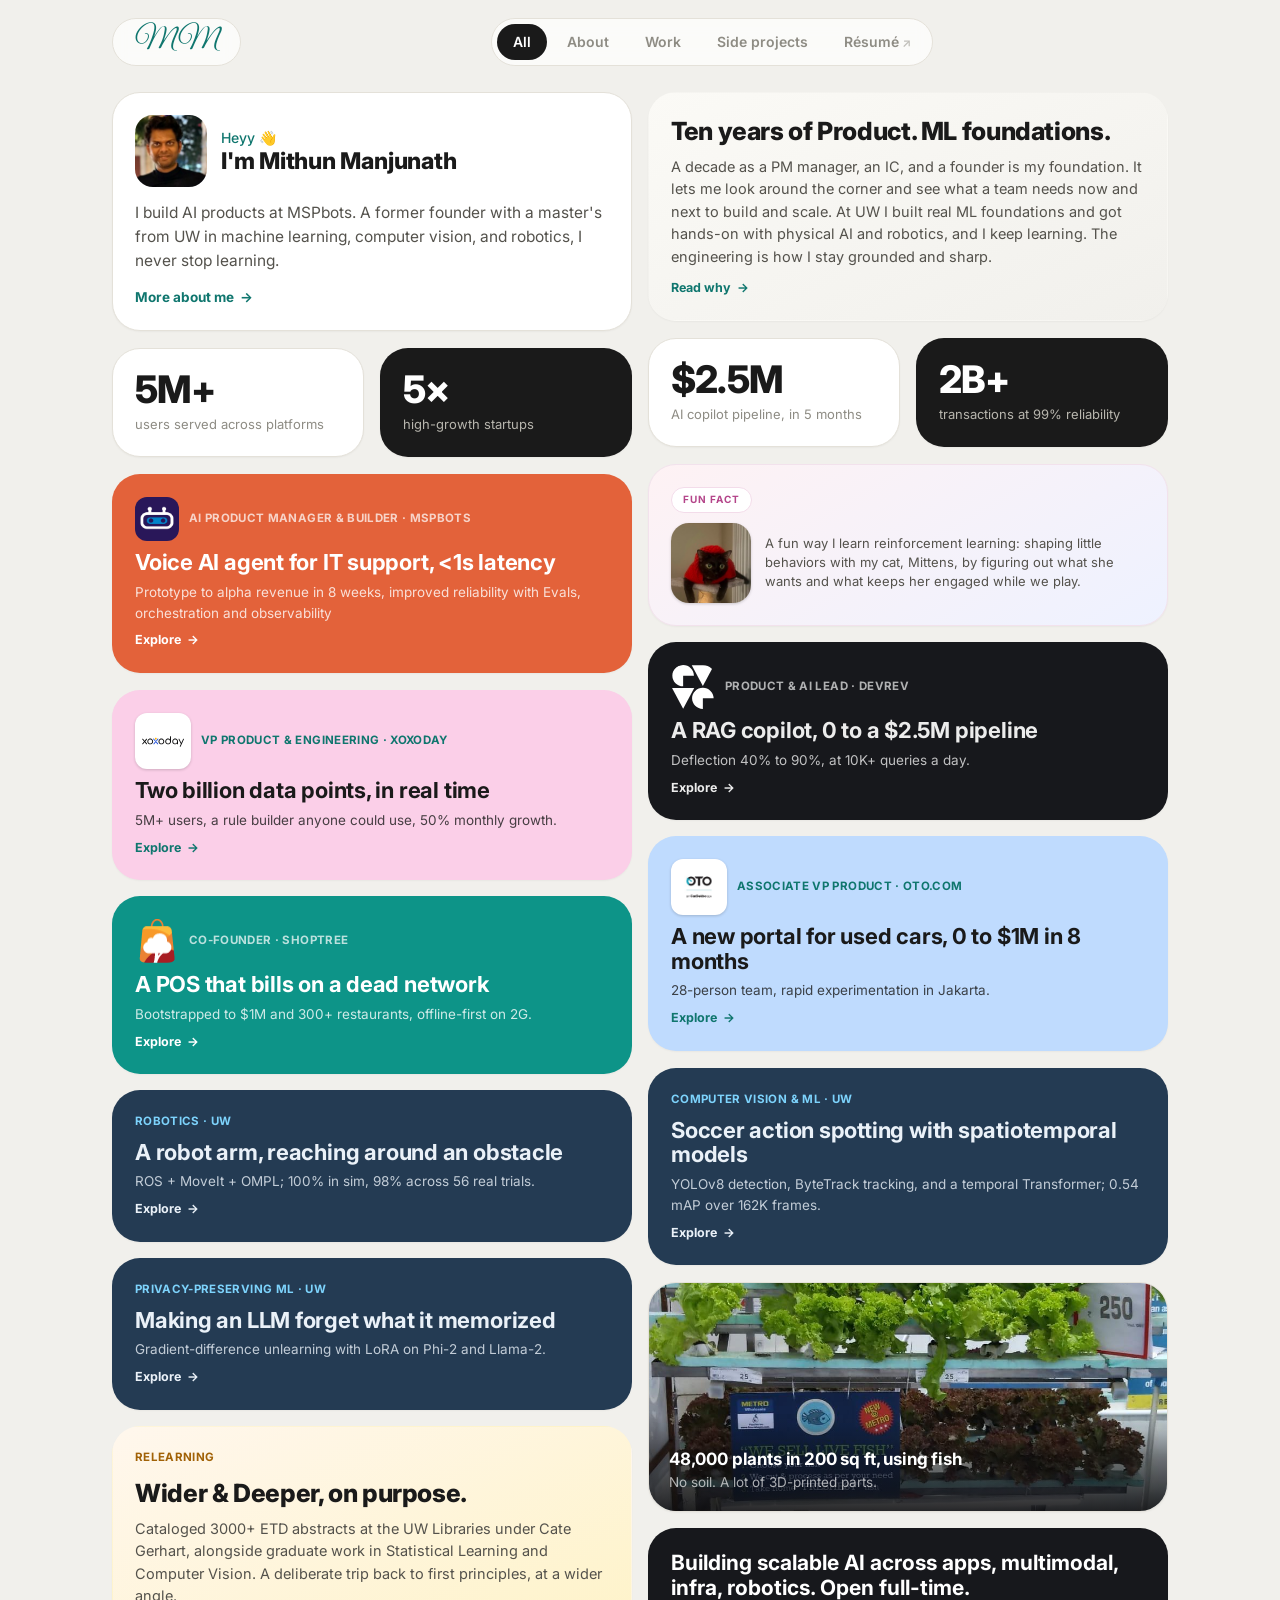
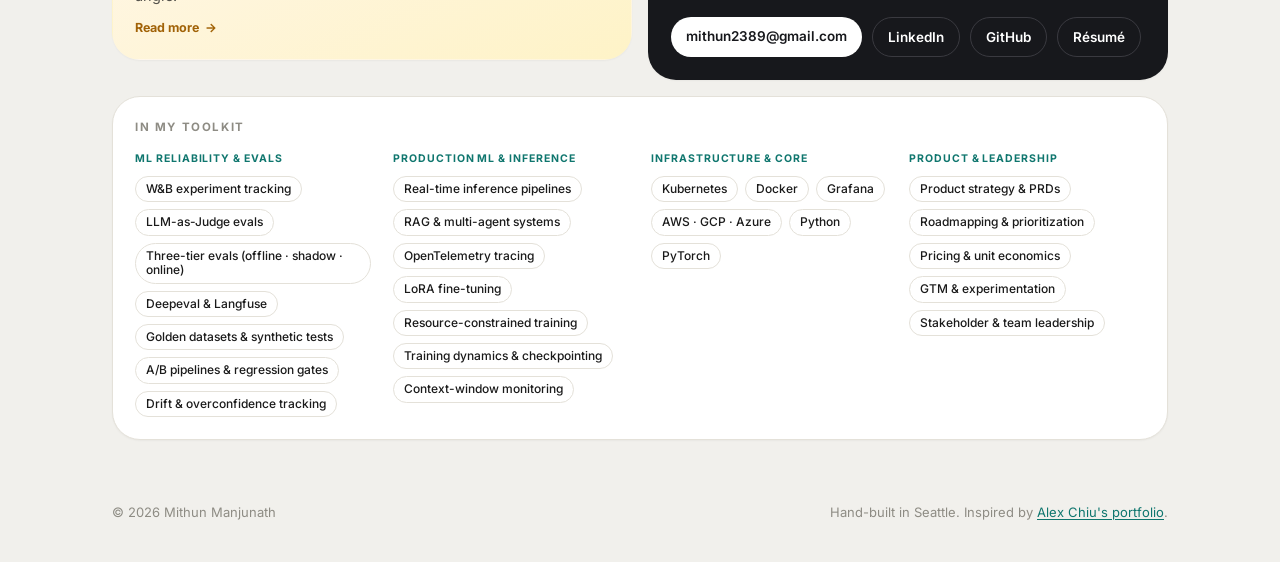
==== commit a782193b: "Minimalism pass: drop category stripes, soft-white ethos, retitle MSPbots/Oto" ====
--- a/index.html
+++ b/index.html
@@ -47,8 +47,7 @@
 
   <!-- ETHOS (about) - front and center -->
   <button class="card c-ethos s2" data-cat="about" data-modal="m-ethos">
-    <span class="proj-eyebrow">My operating thesis</span>
-    <span class="ethos-title">Ten years of product, and a deliberate trip back to the weeds.</span>
+    <span class="ethos-title">Ten years of Product. ML foundations.</span>
     <span class="ethos-sub">A decade as a PM manager, an IC, and a founder is my foundation. It lets me look around the corner and see what a team needs now and next to build and scale. At UW I built real ML foundations and got hands-on with physical AI and robotics, and I keep learning. The engineering is how I stay grounded and sharp.</span>
     <span class="proj-open">Read why</span>
   </button>
@@ -70,8 +69,8 @@
   <!-- WORK CARDS (uniform, dated, ordered recent to founding) -->
   <button class="card c-project s2 accent-orange" data-cat="work" data-modal="m-mspbots">
     <span class="co-row"><img class="co-logo sm" src="assets/img/logos/mspbots.webp" alt="MSPbots logo"><span class="proj-eyebrow">AI Product Manager &amp; Builder · MSPbots</span></span>
-    <span class="proj-title">Voice AI that answers the phone</span>
-    <span class="proj-sub">Prototype to alpha revenue in 8 weeks, mostly solo.</span>
+    <span class="proj-title">Voice AI agent for IT support, &lt;1s latency</span>
+    <span class="proj-sub">Prototype to alpha revenue in 8 weeks, improved reliability with Evals, orchestration and observability</span>
     <span class="proj-open">Explore</span>
   </button>
   <button class="card c-project s2 dark" data-cat="work" data-modal="m-devrev">
@@ -88,7 +87,7 @@
   </button>
   <button class="card c-project s2 accent-sky" data-cat="work" data-modal="m-oto">
     <span class="co-row"><img class="co-logo" src="assets/img/logos/oto.jpeg" alt="Oto.com logo"><span class="proj-eyebrow">Associate VP Product · Oto.com</span></span>
-    <span class="proj-title">A new vertical, 0 to $1M</span>
+    <span class="proj-title">A new portal for used cars, 0 to $1M in 8 months</span>
     <span class="proj-sub">28-person team, rapid experimentation in Jakarta.</span>
     <span class="proj-open">Explore</span>
   </button>
--- a/styles.css
+++ b/styles.css
@@ -52,10 +52,6 @@
 .card{ position:relative; border-radius:var(--rad); background:var(--card); border:1px solid var(--line); padding:22px;
   overflow:hidden; display:flex; flex-direction:column; box-shadow:0 1px 2px rgba(26,26,26,.04);
   transition:transform .3s var(--ease), box-shadow .3s var(--ease); opacity:0; transform:translateY(16px) scale(.985); }
-.card::before{ content:""; position:absolute; top:0; left:0; right:0; height:3px; background:var(--cat-stripe, transparent); z-index:2; pointer-events:none; }
-.card[data-cat="about"]{ --cat-stripe:#f59e0b; }
-.card[data-cat="work"]{ --cat-stripe:#6366f1; }
-.card[data-cat="play"]{ --cat-stripe:#f43f5e; }
 .card.in{ opacity:1; transform:none; }
 button.card:hover, .imgcard:hover{ transform:translateY(-4px); box-shadow:0 22px 44px -26px rgba(26,26,26,.4); }
 .card.hide{ display:none; }
@@ -107,16 +103,15 @@
 .c-project:not(.accent-orange):not(.dark):not(.accent-teal):not(.sci) .proj-open{ color:var(--teal-dk); }
 
 /* ETHOS (front-and-center philosophy card) */
-.c-ethos{ background:linear-gradient(155deg,#0f2e2b,#134e48); border-color:transparent; color:#eafaf6; justify-content:flex-start; gap:10px; }
+.c-ethos{ background:linear-gradient(155deg,#fbfaf6,#f1f0ec); border-color:transparent; justify-content:flex-start; gap:10px; }
 .c-eureka{ background:linear-gradient(155deg,#fff7ed,#fef3c7); border-color:transparent; justify-content:flex-start; gap:10px; }
 .c-eureka .proj-eyebrow{ color:#a16207; opacity:1; }
 .c-eureka .ethos-title{ color:var(--ink); }
 .c-eureka .ethos-sub{ color:var(--body); }
 .c-eureka .proj-open{ color:#a16207; margin-top:auto; }
-.c-ethos .proj-eyebrow{ color:#5eead4; opacity:1; }
-.ethos-title{ font-family:'Inter',system-ui,-apple-system,sans-serif; font-weight:800; font-size:25px; line-height:1.16; letter-spacing:-.015em; color:#fff; margin-top:2px; }
-.ethos-sub{ font-size:14.5px; line-height:1.55; color:rgba(234,250,246,.86); }
-.c-ethos .proj-open{ color:#5eead4; margin-top:auto; }
+.ethos-title{ font-family:'Inter',system-ui,-apple-system,sans-serif; font-weight:800; font-size:25px; line-height:1.16; letter-spacing:-.015em; color:var(--ink); margin-top:2px; }
+.ethos-sub{ font-size:14.5px; line-height:1.55; color:var(--body); }
+.c-ethos .proj-open{ color:var(--teal-dk); margin-top:auto; }
 
 /* STAT */
 .c-stat{ justify-content:center; gap:7px; }
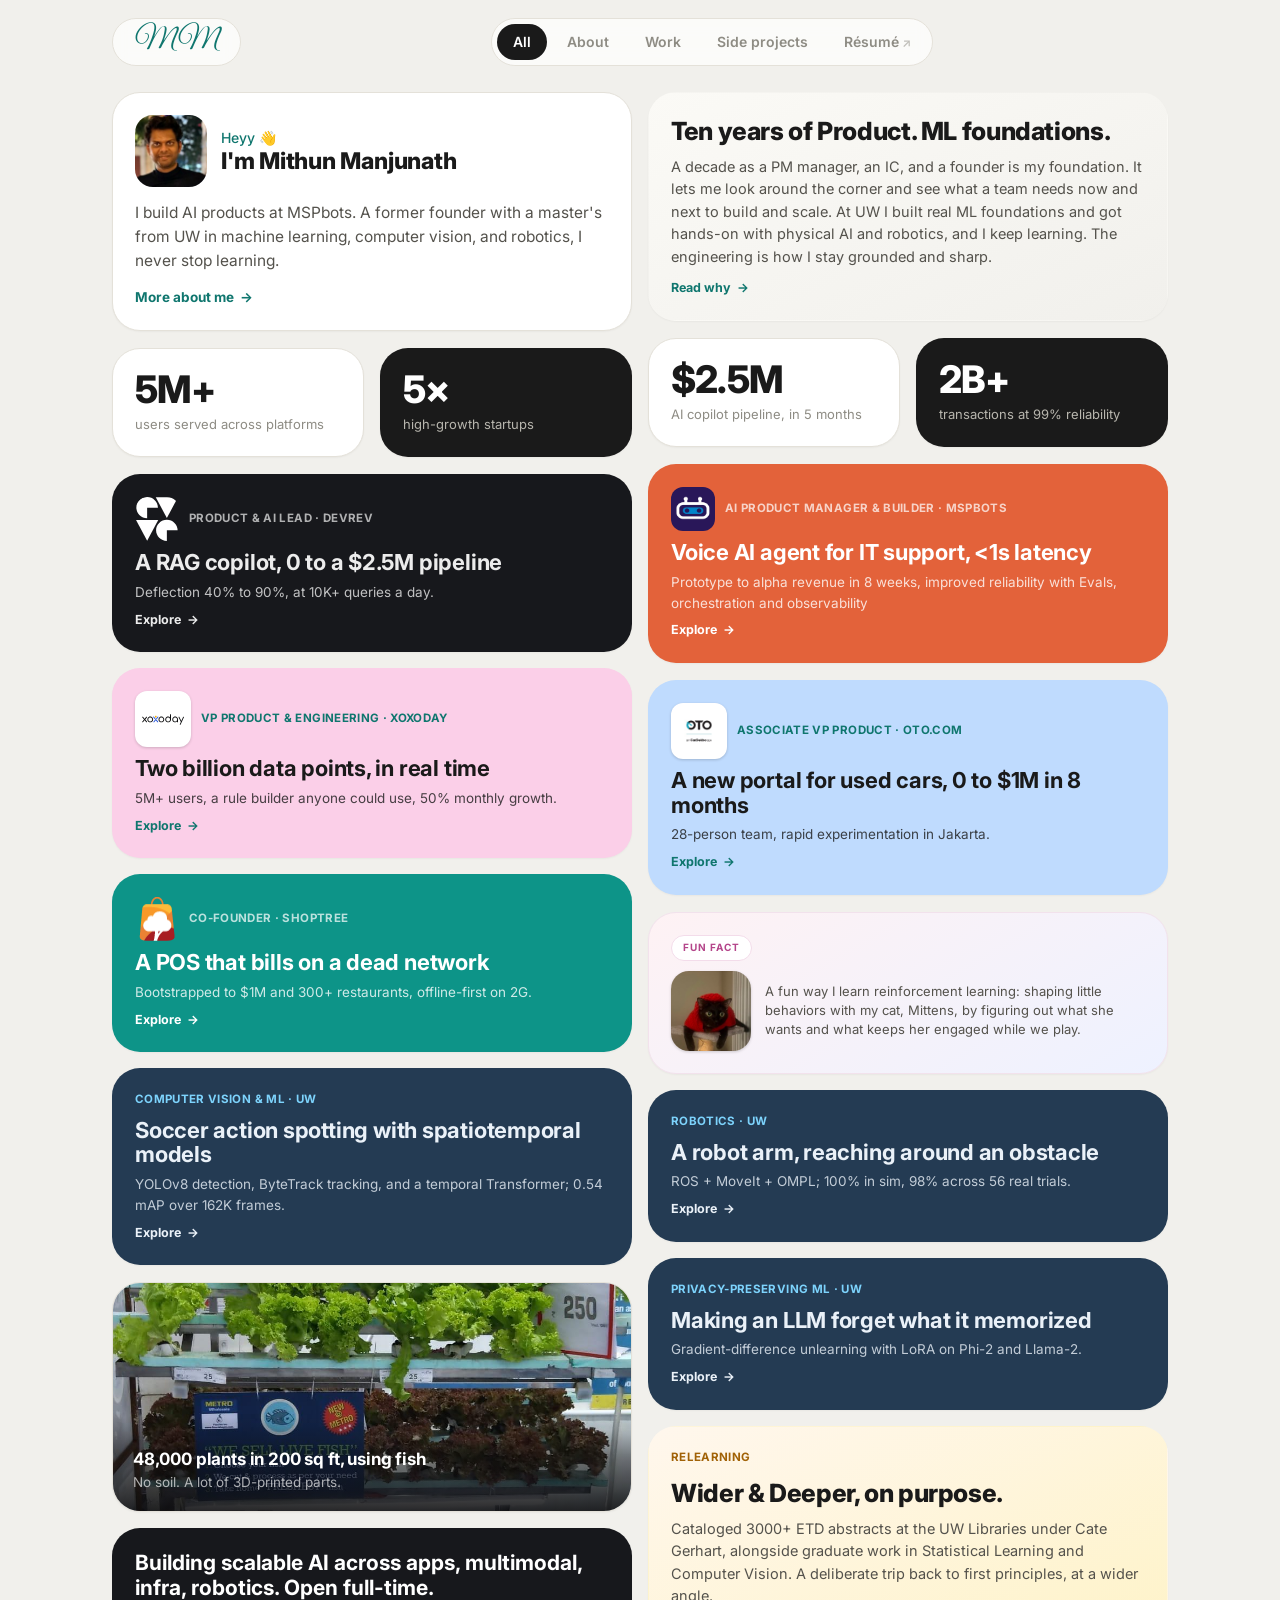
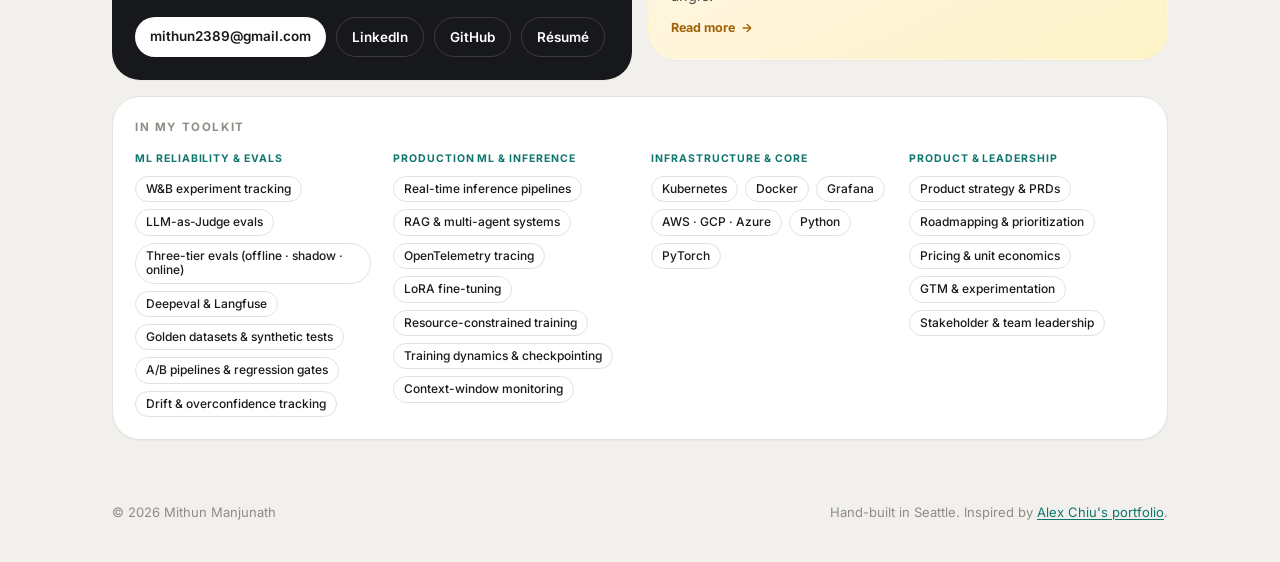
==== commit 552c685c: "Move fun-fact card after work-experience cards" ====
--- a/index.html
+++ b/index.html
@@ -57,15 +57,6 @@
   <article class="card c-stat alt" data-cat="work"><span class="stat-n">2B+</span><span class="stat-l">transactions at 99% reliability</span></article>
   <article class="card c-stat" data-cat="work"><span class="stat-n">5M+</span><span class="stat-l">users served across platforms</span></article>
   <article class="card c-stat alt" data-cat="work"><span class="stat-n">5&times;</span><span class="stat-l">high-growth startups</span></article>
-  <article class="card c-funfact s2" data-cat="play">
-    <span class="funfact-badge">Fun fact</span>
-    <span class="funfact-body">
-      <img class="funfact-pic" src="assets/img/budri.jpeg" alt="Budri, my cat" loading="lazy">
-
-      <span class="funfact-text">A fun way I learn reinforcement learning: shaping little behaviors with my cat, Mittens, by figuring out what she wants and what keeps her engaged while we play.</span>
-    </span>
-  </article>
-
   <!-- WORK CARDS (uniform, dated, ordered recent to founding) -->
   <button class="card c-project s2 accent-orange" data-cat="work" data-modal="m-mspbots">
     <span class="co-row"><img class="co-logo sm" src="assets/img/logos/mspbots.webp" alt="MSPbots logo"><span class="proj-eyebrow">AI Product Manager &amp; Builder · MSPbots</span></span>
@@ -98,6 +89,13 @@
     <span class="proj-open">Explore</span>
   </button>
 
+  <article class="card c-funfact s2" data-cat="play">
+    <span class="funfact-badge">Fun fact</span>
+    <span class="funfact-body">
+      <img class="funfact-pic" src="assets/img/budri.jpeg" alt="Budri, my cat" loading="lazy">
+      <span class="funfact-text">A fun way I learn reinforcement learning: shaping little behaviors with my cat, Mittens, by figuring out what she wants and what keeps her engaged while we play.</span>
+    </span>
+  </article>
 
   <!-- SIDE PROJECTS, ordered: CV, robotics, ML, then RL-with-cat, then aquaponics -->
   <button class="card c-project s2 sci" data-cat="play" data-modal="m-cv">
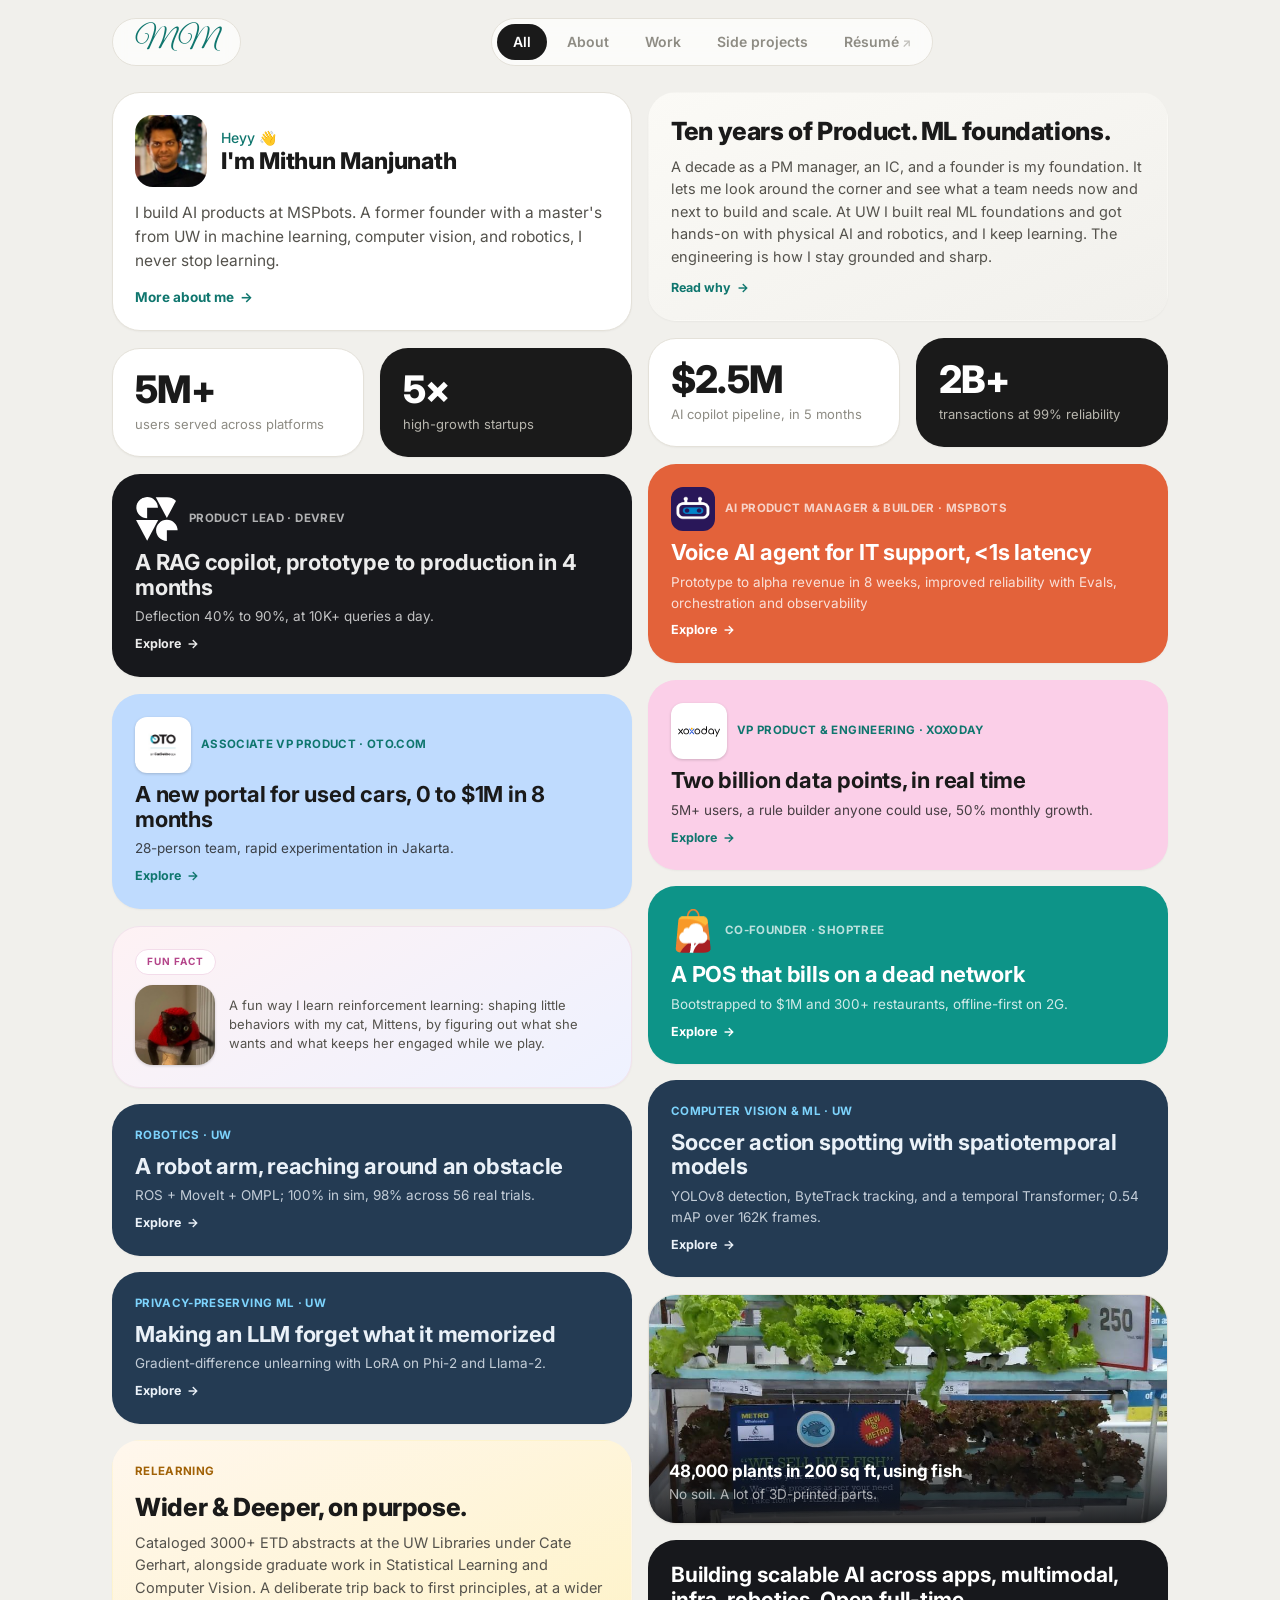
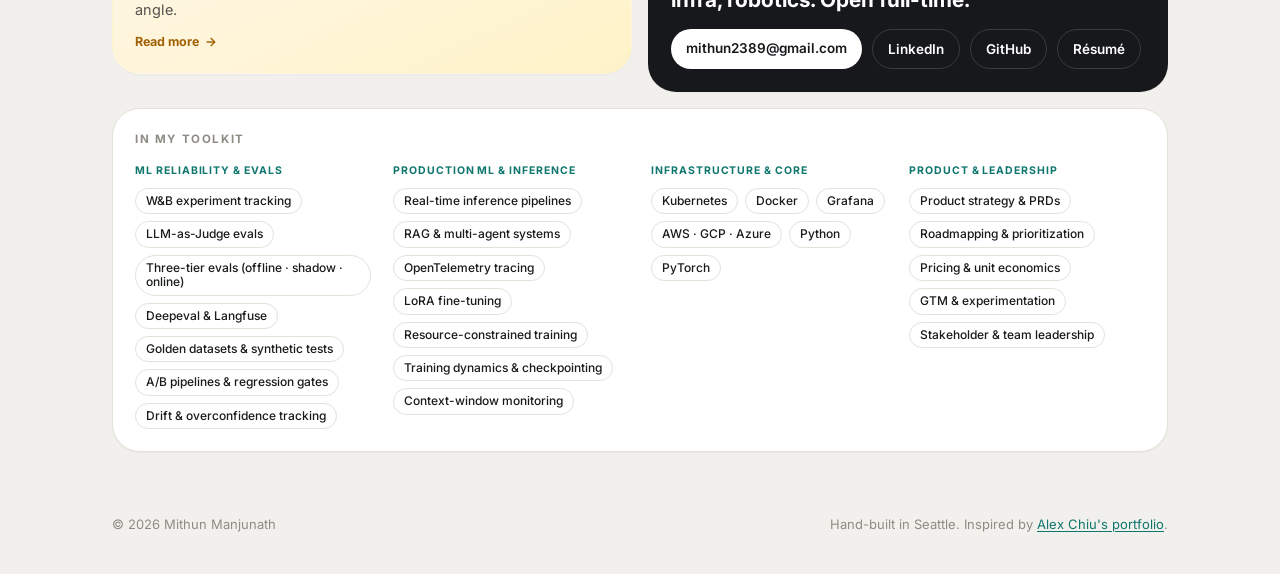
==== commit 33e3565d: "Update resume content" ====
--- a/index.html
+++ b/index.html
@@ -65,8 +65,8 @@
     <span class="proj-open">Explore</span>
   </button>
   <button class="card c-project s2 dark" data-cat="work" data-modal="m-devrev">
-    <span class="co-row"><img class="co-logo" src="assets/img/logos/devrev.svg" alt="DevRev logo"><span class="proj-eyebrow">Product &amp; AI Lead · DevRev</span></span>
-    <span class="proj-title">A RAG copilot, 0 to a $2.5M pipeline</span>
+    <span class="co-row"><img class="co-logo" src="assets/img/logos/devrev.svg" alt="DevRev logo"><span class="proj-eyebrow">Product Lead · DevRev</span></span>
+    <span class="proj-title">A RAG copilot, prototype to production in 4 months</span>
     <span class="proj-sub">Deflection 40% to 90%, at 10K+ queries a day.</span>
     <span class="proj-open">Explore</span>
   </button>
@@ -273,14 +273,14 @@
   <div class="modal" id="m-devrev" role="dialog" aria-modal="true" aria-labelledby="m-devrev-t">
     <button class="modal-x" data-close aria-label="Close">close</button>
     <div class="modal-inner">
-      <span class="proj-eyebrow">Product &amp; AI Lead · DevRev</span>
-      <h2 class="modal-title" id="m-devrev-t">A RAG copilot for product teams, from prototype to a $2.5M pipeline</h2>
-      <div class="tabs" role="tablist">
-        <button class="tab active" data-tab="deep">Detailed</button>
-        <button class="tab" data-tab="tldr">TL;DR</button>
-      </div>
-      <div class="tab-panel" data-panel="tldr">
-        <p class="tldr-lede">I led an AI Copilot for DevRev's Build platform from prototype to launch in four months, then grew it into a $2.5M pipeline. It let anyone ask questions of their project data in plain language and automate the busywork, and it took support deflection from 40% to 90%.</p>
+      <span class="proj-eyebrow">Product Lead · DevRev</span>
+      <h2 class="modal-title" id="m-devrev-t">A RAG copilot for product teams, from prototype to production</h2>
+      <div class="tabs" role="tablist">
+        <button class="tab active" data-tab="deep">Detailed</button>
+        <button class="tab" data-tab="tldr">TL;DR</button>
+      </div>
+      <div class="tab-panel" data-panel="tldr">
+        <p class="tldr-lede">I led an AI Copilot for DevRev's Build platform from prototype to launch in four months. It let anyone ask questions of their project data in plain language and automate the busywork, and it took support deflection from 40% to 90%.</p>
       </div>
       <div class="tab-panel active" data-panel="deep">
         <figure class="blog-img"><img src="assets/img/devrev-build-dashboard.jpg" alt="DevRev Build dashboard" loading="lazy"><figcaption>Build's dashboard, surfacing high-impact customer requests and sentiment for product teams.</figcaption></figure>
@@ -290,7 +290,7 @@
         <p>I led Build from concept to launch with a 15-person cross-functional team, and designed its standout capability: a Copilot that lets anyone query project status and automate repetitive work in conversation. I drove it from prototype to beta to launch in four months. Under the hood it is a production RAG system, and the accuracy came from hybrid search, combining retrieval-augmented generation with self-query retrieval, plus classification models and ranking. In parallel I built a deep-learning classifier (K-means clustering with an NGBoost model) that auto-routed tickets, and laid the groundwork for the agentic task automation that later became a flagship.</p>
         <figure class="blog-img"><img src="assets/img/devrev-copilot-sprint.jpg" alt="DevRev Copilot answering a planning question" loading="lazy"><figcaption>The Copilot answering a sprint-planning question in plain language.</figcaption></figure>
         <h4>Result</h4>
-        <p>Build reached 15 mid-sized companies and more than 2,000 users within a year. The Copilot lifted answer deflection from 40% to 90% at under three seconds across 10,000+ queries a day, and grew into a $2.5M pipeline in five months across 50+ enterprise customers. The classifier handled 10,000+ tickets a day and gave support teams back roughly 15 hours a day. I ran 40+ customer interviews to keep it honest, and led a distributed group of 10 product managers spanning Support, Build, Grow, and Platform across the US, Slovenia, and India.</p>
+        <p>Build launched and scaled to its first 50 mid-sized and enterprise customers within a year. The Copilot lifted answer deflection from 40% to 90% at under three seconds across 10,000+ queries a day. The classifier handled 10,000+ tickets a day and gave support teams back roughly 15 hours a day. I ran 40+ customer interviews to keep it honest, and led a distributed group of 10 product managers spanning Support, Build, Grow, and Platform across the US, Slovenia, and India.</p>
         <h4>Learnings</h4>
         <p>Evaluations are what turn "better" into a number you can defend, and the bottleneck is almost never the model, it is the retrieval and the routing around it. And leading PMs across three time zones taught me that a crisp written spec travels further than any meeting.</p>
       </div>
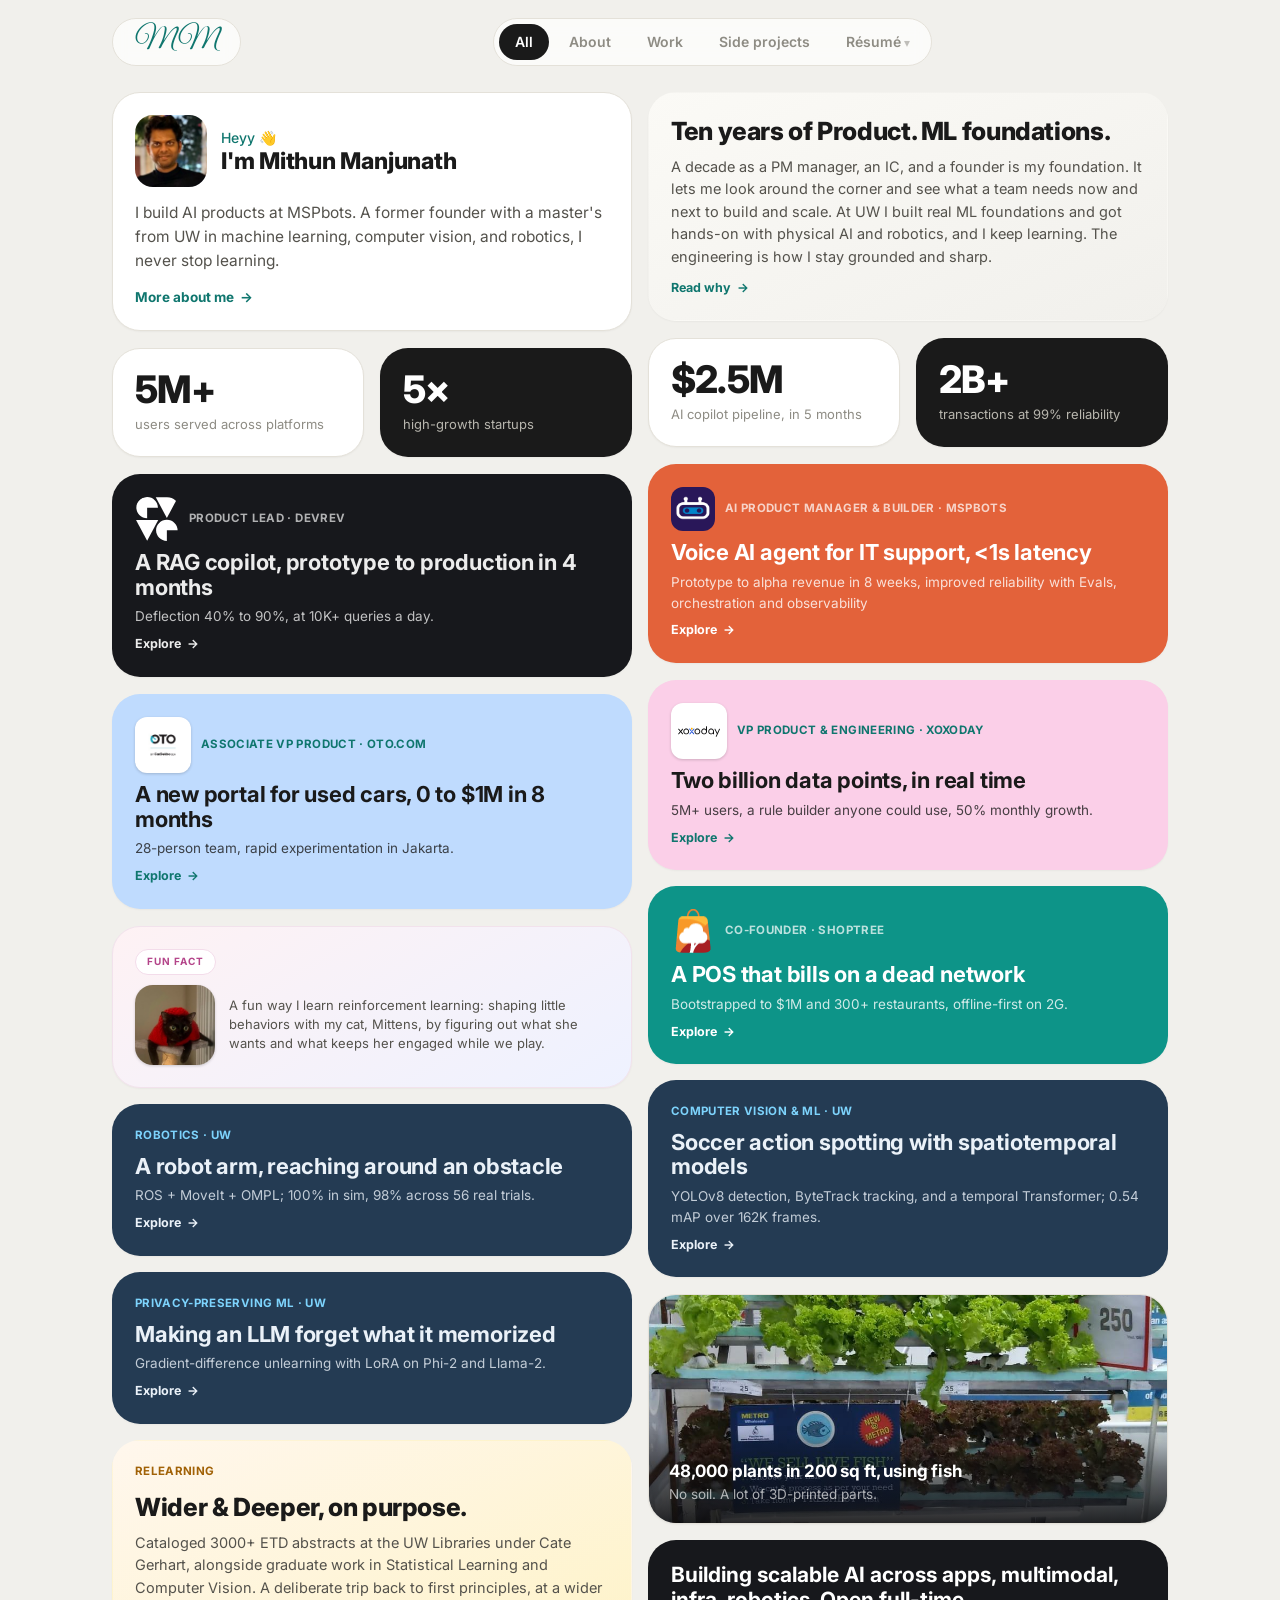
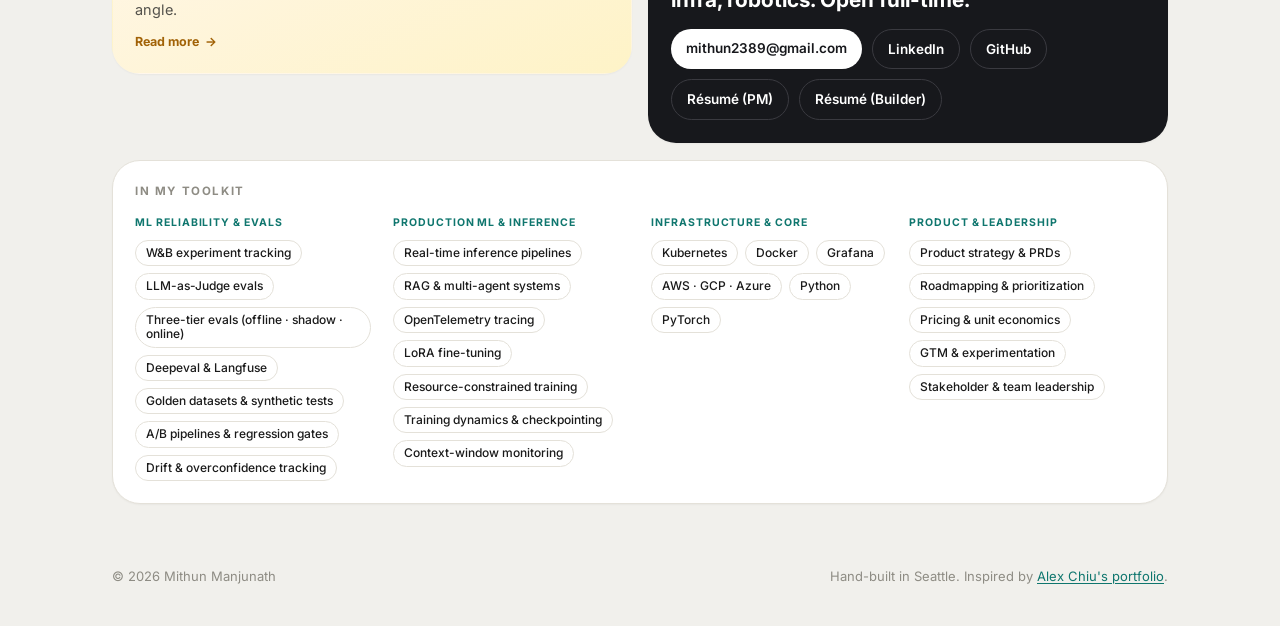
==== commit 2af12c78: "Add role-specific resumes with nav dropdown" ====
--- a/index.html
+++ b/index.html
@@ -23,7 +23,13 @@
     <button class="filter" data-filter="about">About</button>
     <button class="filter" data-filter="work">Work</button>
     <button class="filter" data-filter="play">Side projects</button>
-    <a class="filter-link" href="resume/resume-mithun-manjunath.html" target="_blank" rel="noopener">Résumé</a>
+    <div class="dd" id="resumeDD">
+      <button class="filter-link dd-btn" type="button" aria-haspopup="true" aria-expanded="false">Résumé</button>
+      <div class="dd-menu" role="menu">
+        <a href="resume/resume-ai-product-manager.html" target="_blank" rel="noopener" role="menuitem">AI Product Manager</a>
+        <a href="resume/resume-ai-builder.html" target="_blank" rel="noopener" role="menuitem">AI Builder (FDE)</a>
+      </div>
+    </div>
   </nav>
 </header>
 
@@ -139,7 +145,8 @@
       <a class="cbtn" href="mailto:mithun2389@gmail.com">mithun2389@gmail.com</a>
       <a class="cbtn ghost" href="https://www.linkedin.com/in/mithunmanjunath" target="_blank" rel="noopener">LinkedIn</a>
       <a class="cbtn ghost" href="https://github.com/superposition-fc23" target="_blank" rel="noopener">GitHub</a>
-      <a class="cbtn ghost" href="resume/resume-mithun-manjunath.html" target="_blank" rel="noopener">Résumé</a>
+      <a class="cbtn ghost" href="resume/resume-ai-product-manager.html" target="_blank" rel="noopener">Résumé (PM)</a>
+      <a class="cbtn ghost" href="resume/resume-ai-builder.html" target="_blank" rel="noopener">Résumé (Builder)</a>
     </span>
   </article>
 
@@ -194,7 +201,7 @@
       <p>Right now I'm heads-down on the new normal: rapid prototyping, writing evals, and scaling what works. I'm most
       excited about products at the intersection of systems design, machine perception, data infrastructure, and
       quantum information.</p>
-      <p>I treated this master's as a career break optimized for information gain, relearning programming, applied
+      <p>I treated this master's as a deliberate reset optimized for information gain: relearning programming, applied
       math, and strategy across computer vision, deep learning, information theory, classical and
       privacy-preserving ML, robot manipulation, quantum algorithms, game theory, and IT strategy.</p>
       <div class="tags"><span>First principles</span><span>0 to 1 to 10</span><span>AI copilots</span><span>CV · DL · Robotics</span><span>Quantum</span><span>Rapid prototyping</span></div>
@@ -222,7 +229,7 @@
       <h2 class="modal-title" id="m-ethos-t">Why I went back to engineering</h2>
       <p>Ten-plus years leading product as a manager, an IC, and a founder is my foundation. It taught me to look
       around the corner: to provision what a team needs now and next to build and scale a product that wins. So
-      why spend a career break training models in computer vision, robotics, and machine learning? Five reasons.</p>
+      why go back to engineering, training models in computer vision, robotics, and machine learning? Five reasons.</p>
       <ul class="checks">
         <li><b>To stay grounded and trade ego for empathy.</b> Doing the hard build myself keeps me honest about what I'm asking engineers to do.</li>
         <li><b>To really understand machine learning</b>, not the headlines, the mechanics, so I can frame problems the way the system actually behaves.</li>
--- a/styles.css
+++ b/styles.css
@@ -34,6 +34,16 @@
 .filter-link{ font-size:14px; font-weight:600; color:var(--muted); padding:7px 16px; border-radius:99px; transition:color .2s; }
 .filter-link:hover{ color:var(--ink); }
 .filter-link::after{ content:" \2197"; font-size:.85em; opacity:.55; }
+.dd{ position:relative; }
+.dd-btn{ cursor:pointer; }
+.dd-menu{ position:absolute; top:calc(100% + 8px); left:50%; min-width:200px; background:#fff; border:1px solid var(--line);
+  border-radius:16px; padding:6px; box-shadow:0 18px 40px -18px rgba(26,26,26,.35); display:flex; flex-direction:column; gap:2px;
+  opacity:0; visibility:hidden; pointer-events:none; transform:translateX(-50%) translateY(-6px); transition:opacity .18s var(--ease), transform .18s var(--ease); z-index:210; }
+.dd.open .dd-menu{ opacity:1; visibility:visible; pointer-events:auto; transform:translateX(-50%) translateY(0); }
+.dd-menu a{ font-size:13.5px; font-weight:600; color:var(--body); padding:9px 13px; border-radius:10px; transition:background .15s, color .15s; }
+.dd-menu a:hover{ background:var(--bg); color:var(--ink); }
+.dd-menu a::after{ content:" \2197"; font-size:.85em; opacity:.55; }
+.dd-btn::after{ content:" \25BE" !important; }
 .mode-toggle{ display:inline-flex; align-items:center; gap:8px; font-size:13px; font-weight:600; color:var(--muted); border:1px solid var(--line); background:rgba(255,255,255,.7); padding:7px 13px; border-radius:99px; transition:color .2s, border-color .2s; }
 .mode-toggle:hover{ color:var(--ink); }
 .mode-dot{ width:9px; height:9px; border-radius:50%; background:var(--muted); transition:background .25s, box-shadow .25s; }
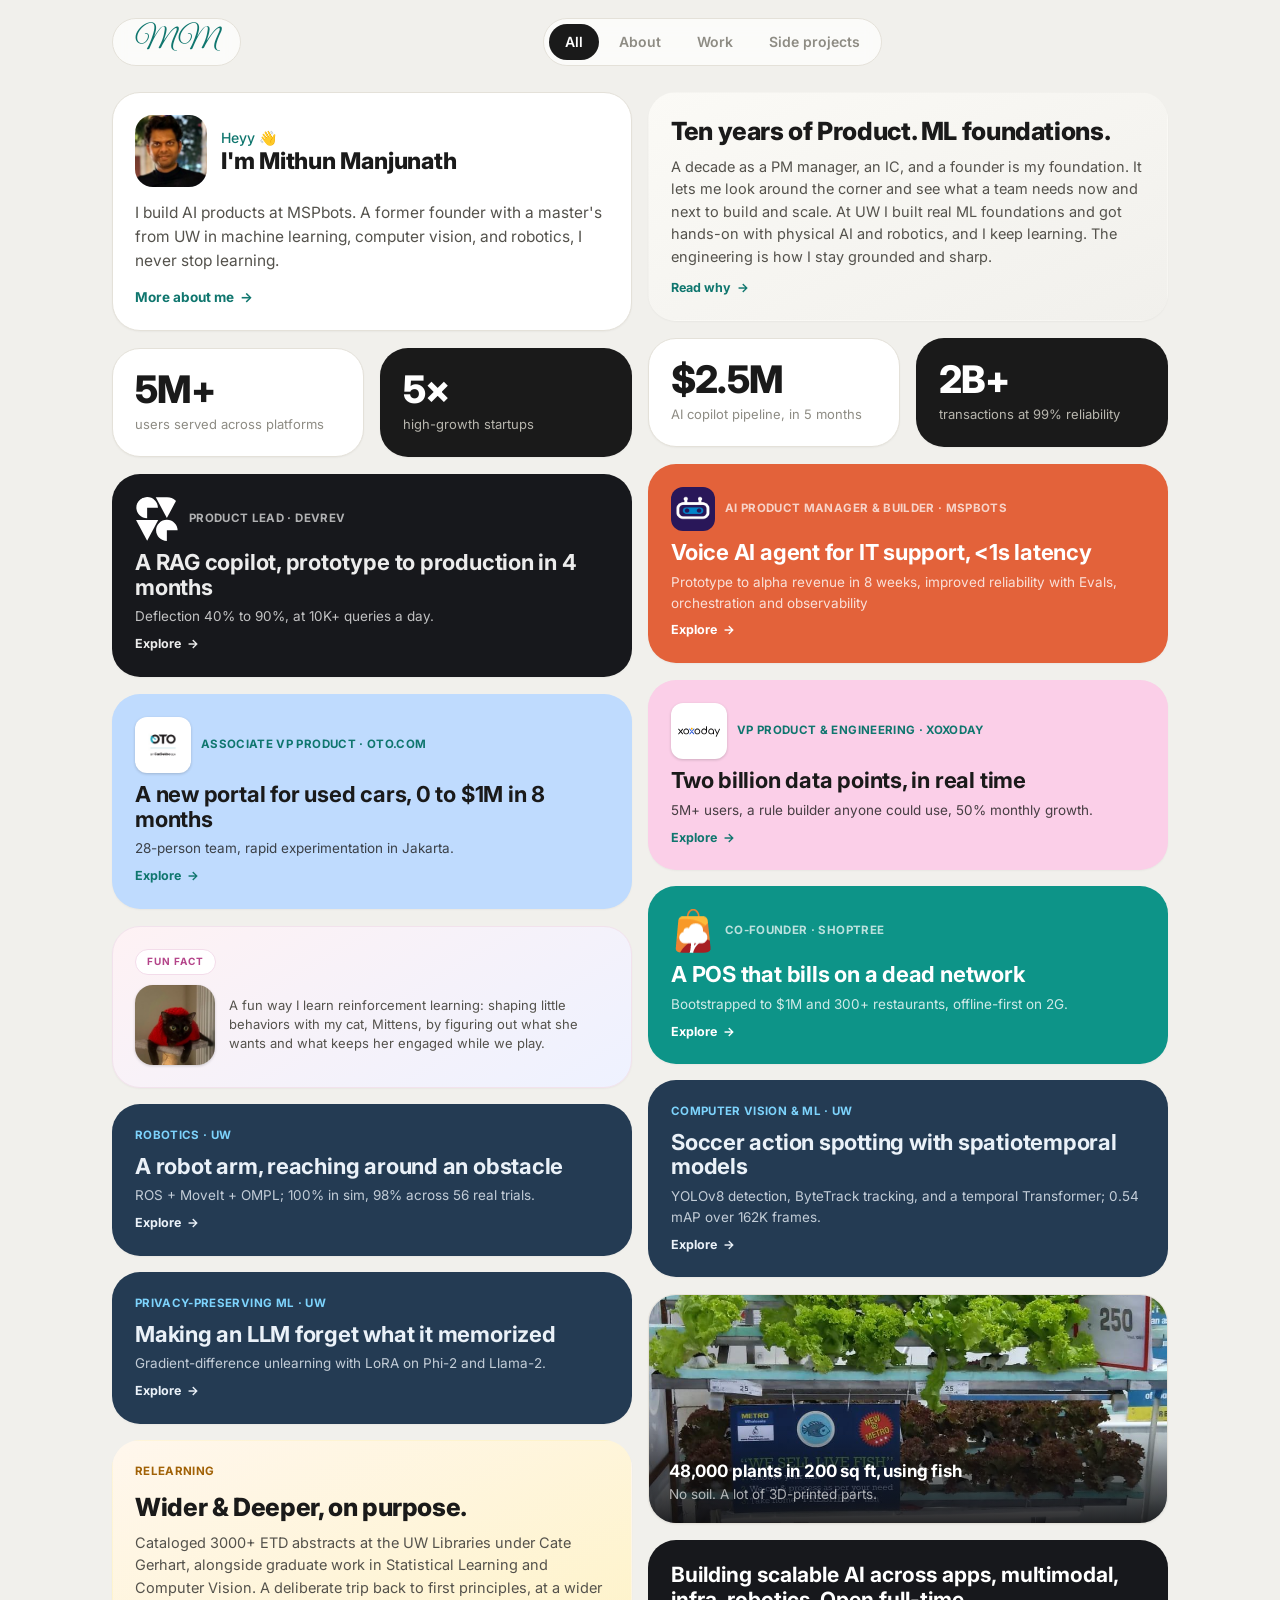
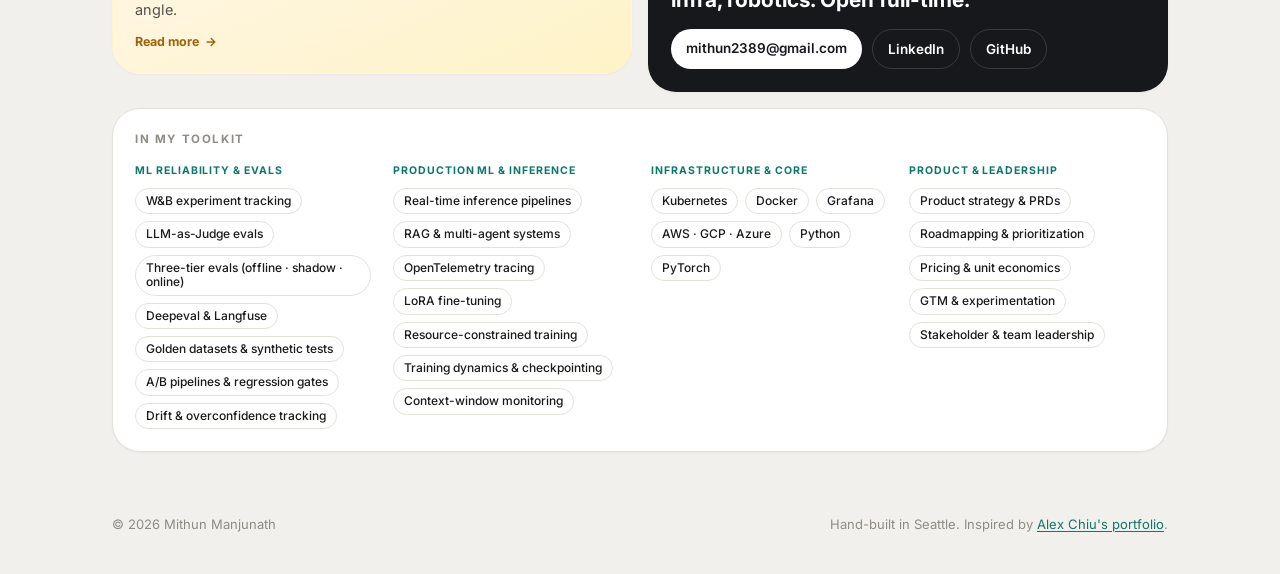
==== commit 8e39c472: "Remove resume links from site nav and contact card" ====
--- a/index.html
+++ b/index.html
@@ -23,13 +23,6 @@
     <button class="filter" data-filter="about">About</button>
     <button class="filter" data-filter="work">Work</button>
     <button class="filter" data-filter="play">Side projects</button>
-    <div class="dd" id="resumeDD">
-      <button class="filter-link dd-btn" type="button" aria-haspopup="true" aria-expanded="false">Résumé</button>
-      <div class="dd-menu" role="menu">
-        <a href="resume/resume-ai-product-manager.html" target="_blank" rel="noopener" role="menuitem">AI Product Manager</a>
-        <a href="resume/resume-ai-builder.html" target="_blank" rel="noopener" role="menuitem">AI Builder (FDE)</a>
-      </div>
-    </div>
   </nav>
 </header>
 
@@ -145,8 +138,6 @@
       <a class="cbtn" href="mailto:mithun2389@gmail.com">mithun2389@gmail.com</a>
       <a class="cbtn ghost" href="https://www.linkedin.com/in/mithunmanjunath" target="_blank" rel="noopener">LinkedIn</a>
       <a class="cbtn ghost" href="https://github.com/superposition-fc23" target="_blank" rel="noopener">GitHub</a>
-      <a class="cbtn ghost" href="resume/resume-ai-product-manager.html" target="_blank" rel="noopener">Résumé (PM)</a>
-      <a class="cbtn ghost" href="resume/resume-ai-builder.html" target="_blank" rel="noopener">Résumé (Builder)</a>
     </span>
   </article>
 
--- a/styles.css
+++ b/styles.css
@@ -34,16 +34,6 @@
 .filter-link{ font-size:14px; font-weight:600; color:var(--muted); padding:7px 16px; border-radius:99px; transition:color .2s; }
 .filter-link:hover{ color:var(--ink); }
 .filter-link::after{ content:" \2197"; font-size:.85em; opacity:.55; }
-.dd{ position:relative; }
-.dd-btn{ cursor:pointer; }
-.dd-menu{ position:absolute; top:calc(100% + 8px); left:50%; min-width:200px; background:#fff; border:1px solid var(--line);
-  border-radius:16px; padding:6px; box-shadow:0 18px 40px -18px rgba(26,26,26,.35); display:flex; flex-direction:column; gap:2px;
-  opacity:0; visibility:hidden; pointer-events:none; transform:translateX(-50%) translateY(-6px); transition:opacity .18s var(--ease), transform .18s var(--ease); z-index:210; }
-.dd.open .dd-menu{ opacity:1; visibility:visible; pointer-events:auto; transform:translateX(-50%) translateY(0); }
-.dd-menu a{ font-size:13.5px; font-weight:600; color:var(--body); padding:9px 13px; border-radius:10px; transition:background .15s, color .15s; }
-.dd-menu a:hover{ background:var(--bg); color:var(--ink); }
-.dd-menu a::after{ content:" \2197"; font-size:.85em; opacity:.55; }
-.dd-btn::after{ content:" \25BE" !important; }
 .mode-toggle{ display:inline-flex; align-items:center; gap:8px; font-size:13px; font-weight:600; color:var(--muted); border:1px solid var(--line); background:rgba(255,255,255,.7); padding:7px 13px; border-radius:99px; transition:color .2s, border-color .2s; }
 .mode-toggle:hover{ color:var(--ink); }
 .mode-dot{ width:9px; height:9px; border-radius:50%; background:var(--muted); transition:background .25s, box-shadow .25s; }
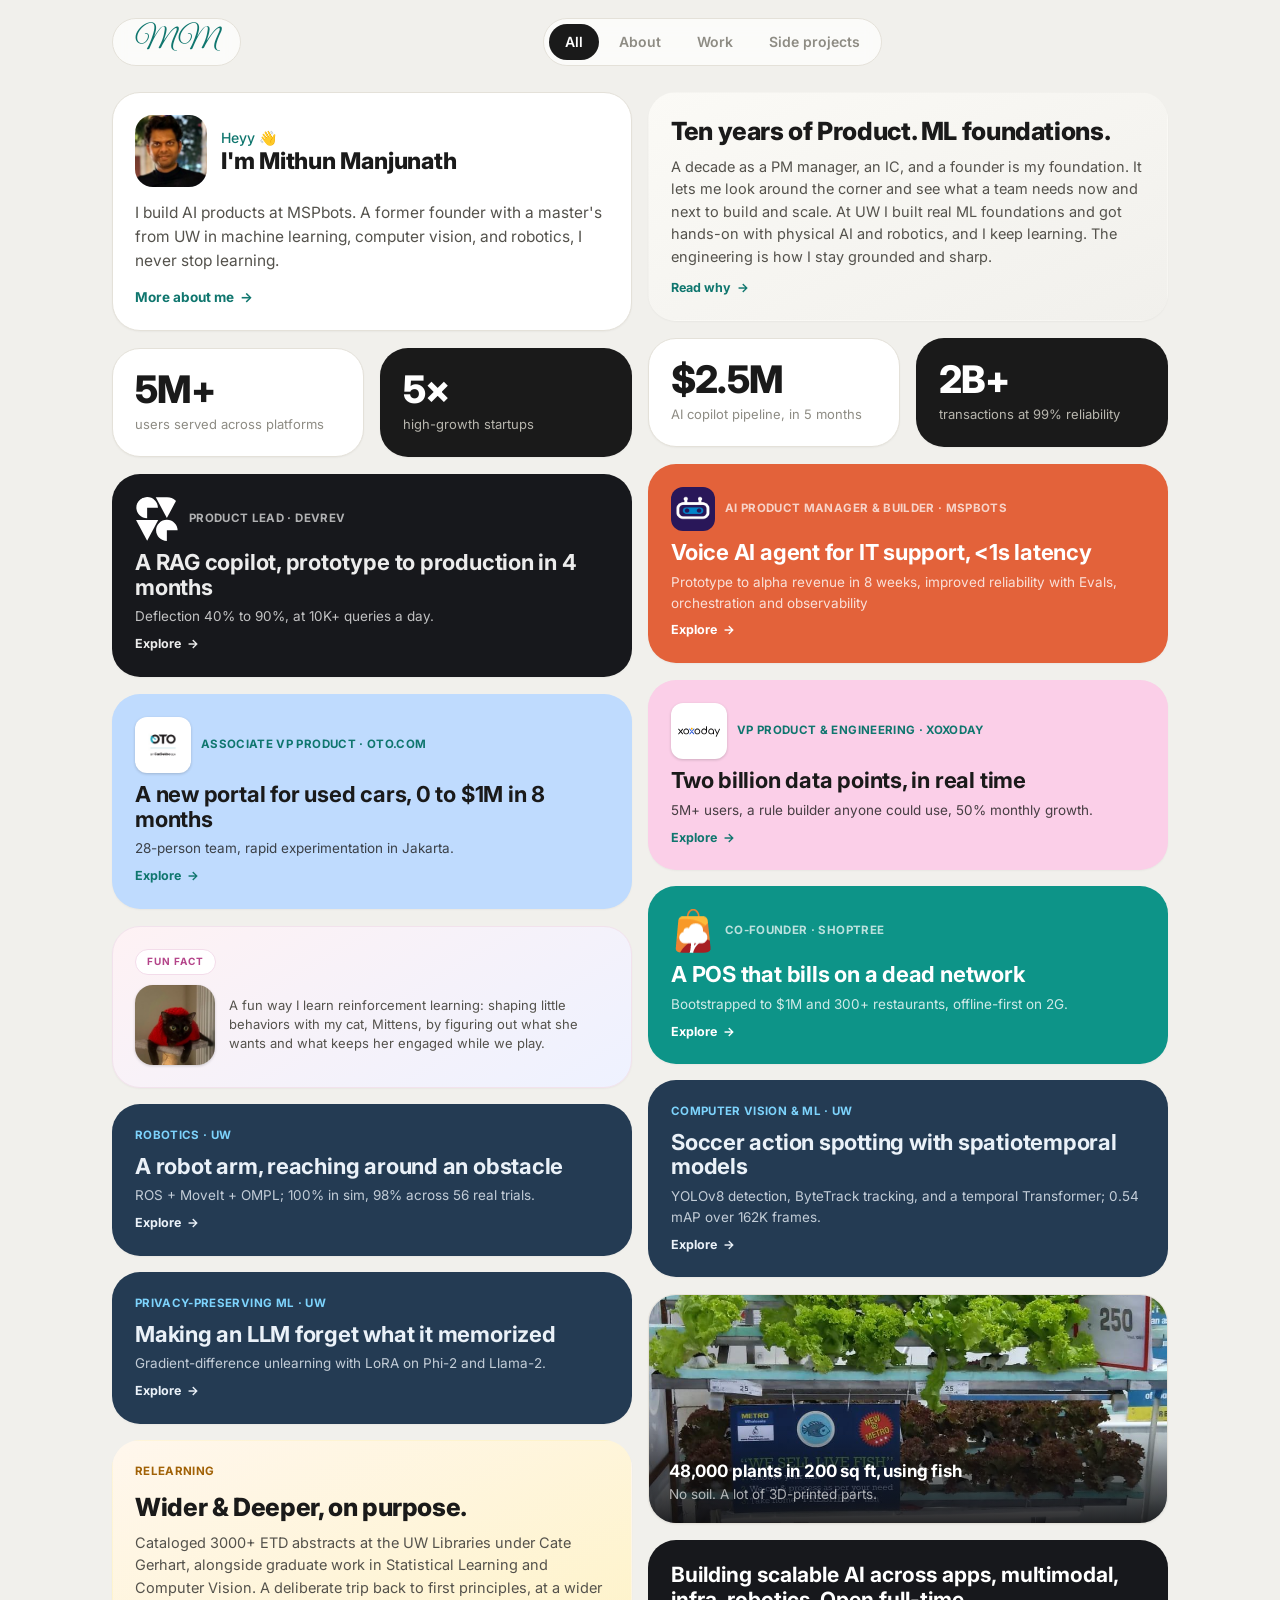
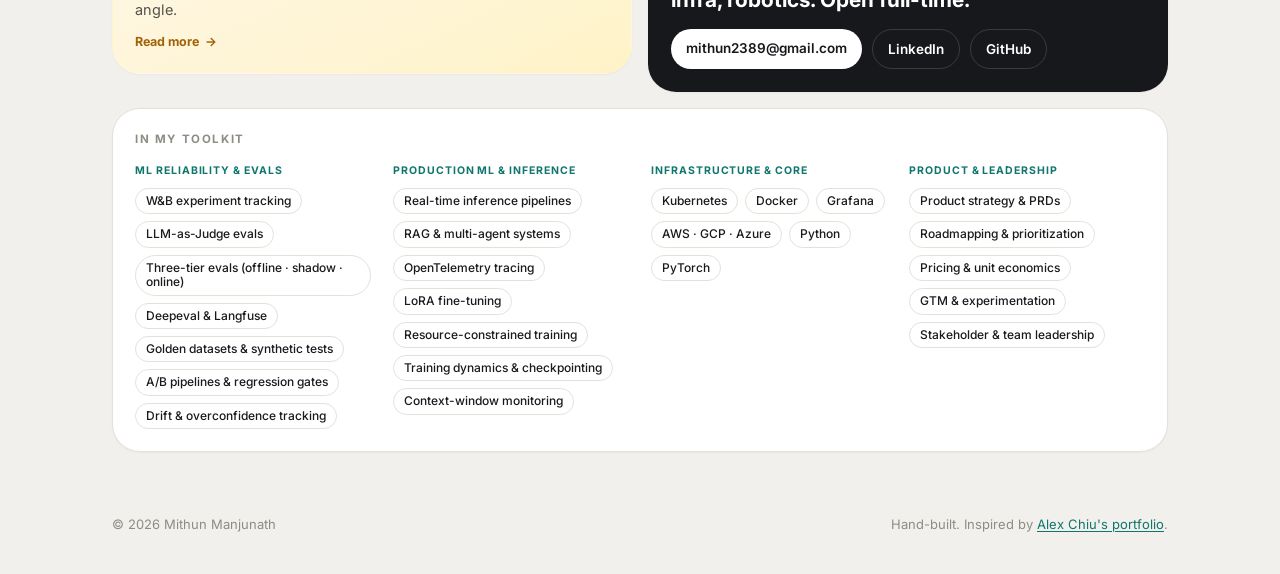
==== commit 4dbebe76: "Remove location from website footer Co-Authored-By: Claude Opus 5.5 <noreply@anthropic.com> Claude-S" ====
--- a/index.html
+++ b/index.html
@@ -169,7 +169,7 @@
 
 <footer class="foot">
   <span>© <span id="year"></span> Mithun Manjunath</span>
-  <span>Hand-built in Seattle. Inspired by <a href="https://mchiu.co.uk" target="_blank" rel="noopener">Alex Chiu's portfolio</a>.</span>
+  <span>Hand-built. Inspired by <a href="https://mchiu.co.uk" target="_blank" rel="noopener">Alex Chiu's portfolio</a>.</span>
 </footer>
 
 <!-- ============ MODALS ============ -->
